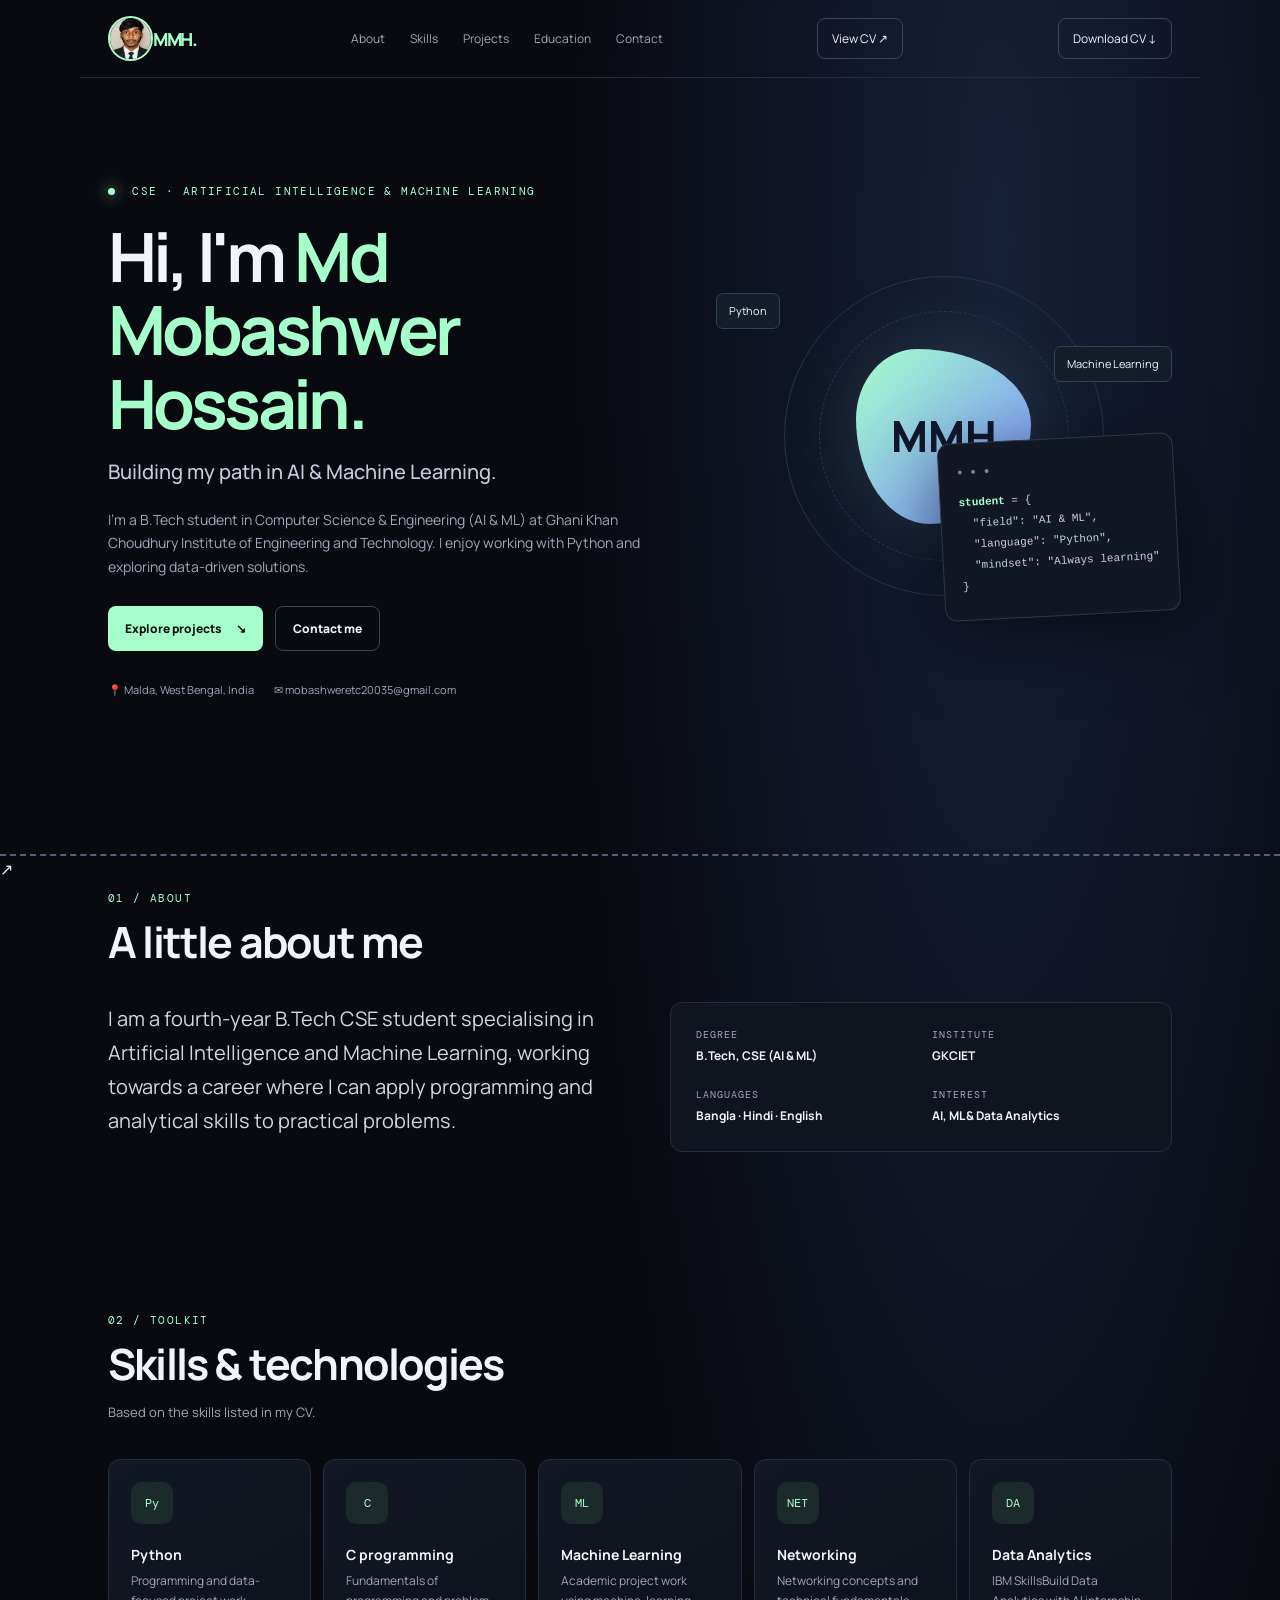
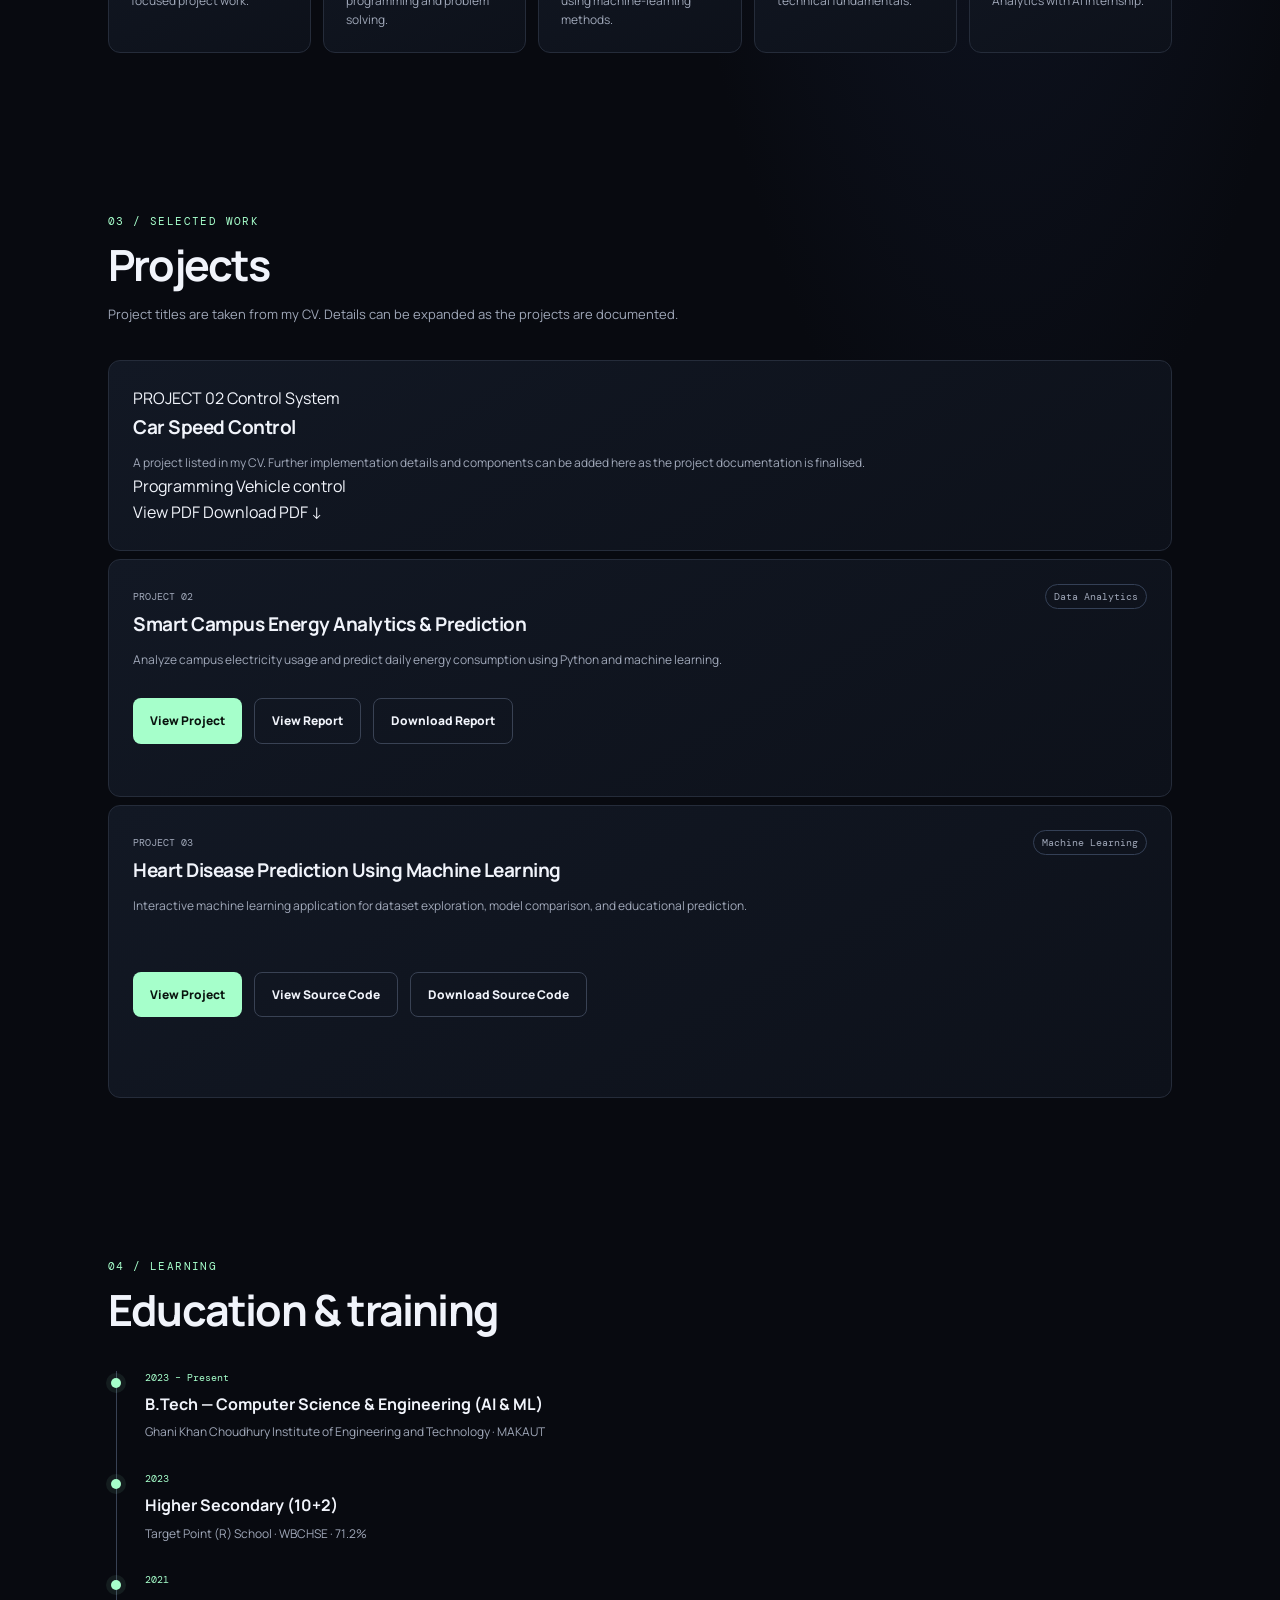
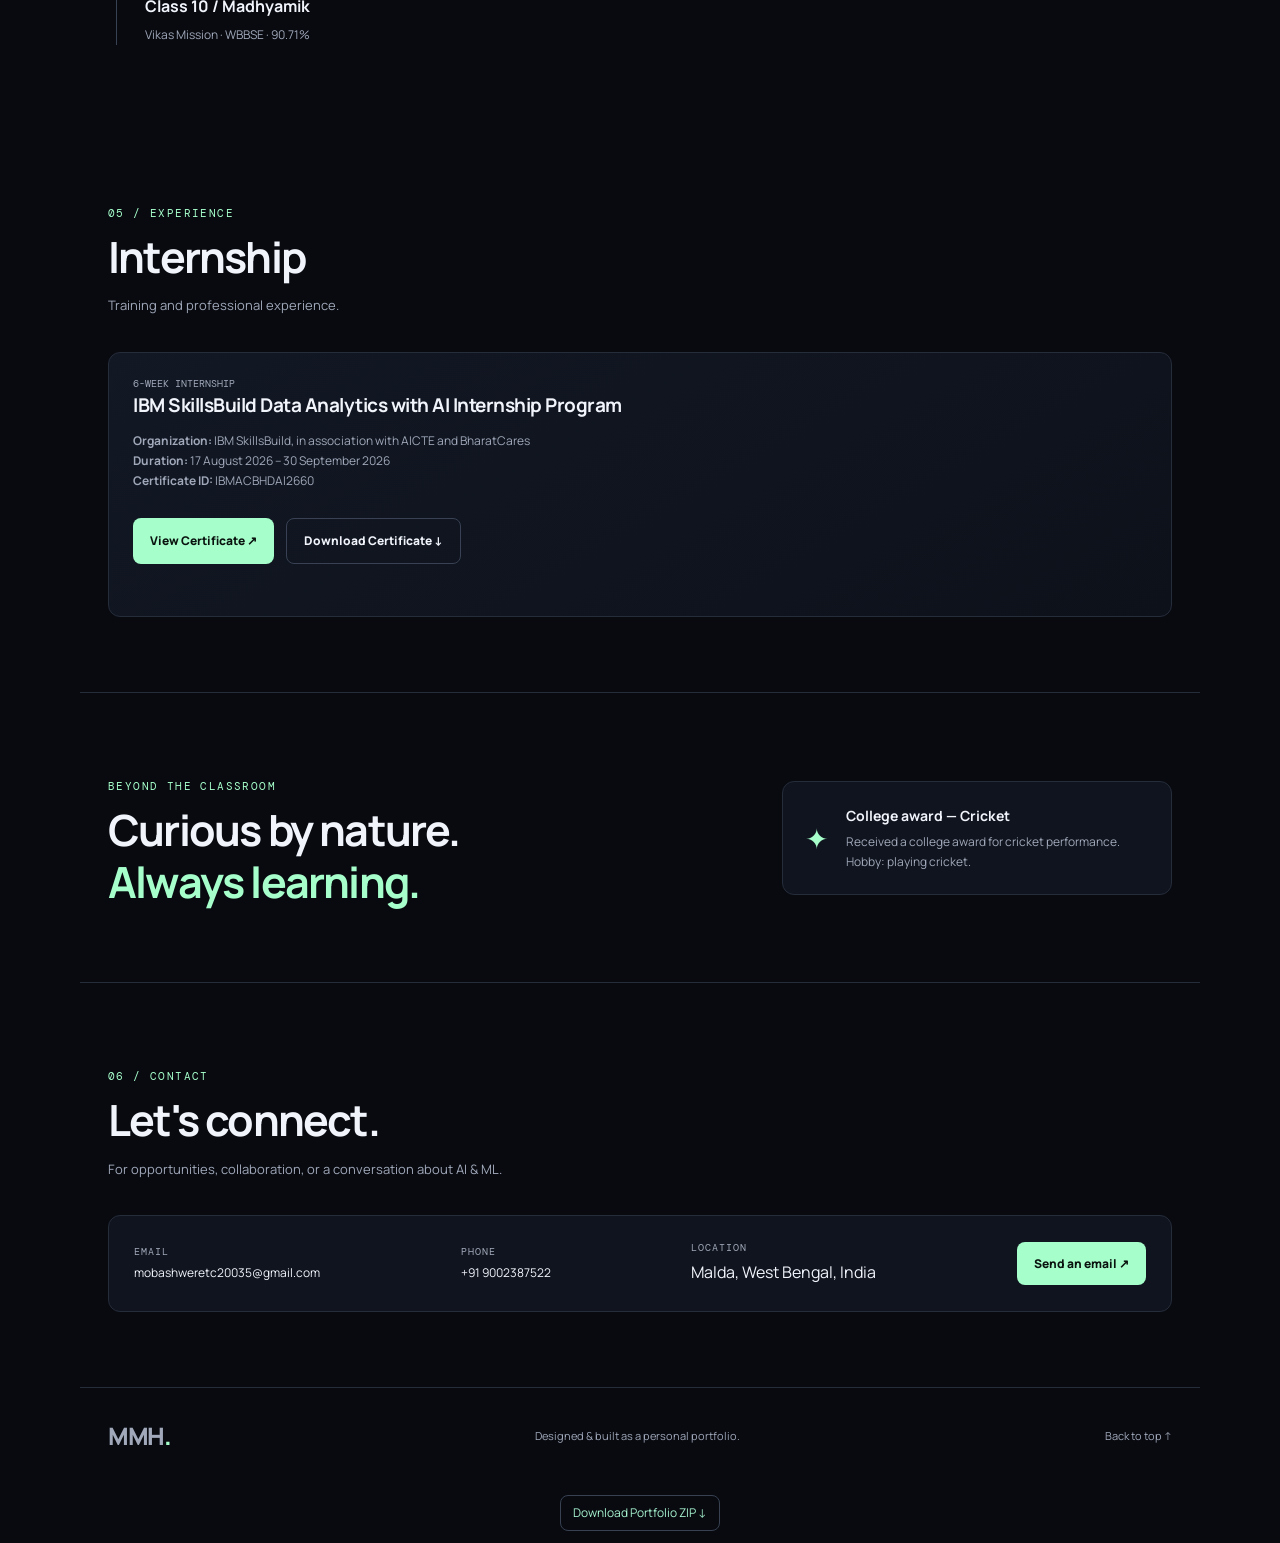
==== index.html @ 095837f9 "Update index.html" ====
<!doctype html>
<html lang="en">
<head>
  <meta charset="utf-8">
  <meta name="viewport" content="width=device-width, initial-scale=1">
  <meta name="description" content="Portfolio of Md Mobashwer Hossain, B.Tech CSE (AI & ML) student.">
  <title>Md Mobashwer Hossain | AI & ML Portfolio</title>
  <link rel="stylesheet" href="style.css">
</head>
<body>
  <header class="topbar">
    <a class="brand" href="#home">
  <img src="assets/cv-photo-1-1.jpeg" alt="My Photo" class="profile-logo">
  <span>MMH.</span>
    </a>
    <nav aria-label="Main navigation">
      <a href="#about">About</a><a href="#skills">Skills</a><a href="#projects">Projects</a><a href="#education">Education</a><a href="#contact">Contact</a>
    </nav>
    
<a class="nav-cta" href="CV.pdf" target="_blank" rel="noopener">
  View CV ↗
</a>
<a class="nav-cta" href="CV.pdf" download>
  Download CV ↓
</a>
    
  </header>
  <main>
    <section class="hero" id="home">
      <div class="hero-copy">
        <p class="eyebrow"><span class="pulse"></span> CSE · ARTIFICIAL INTELLIGENCE & MACHINE LEARNING</p>
        <h1>Hi, I'm <span>Md Mobashwer Hossain.</span></h1>
        <h2>Building my path in AI &amp; Machine Learning.</h2>
        <p class="intro">I'm a B.Tech student in Computer Science &amp; Engineering (AI &amp; ML) at Ghani Khan Choudhury Institute of Engineering and Technology. I enjoy working with Python and exploring data-driven solutions.</p>
        <div class="hero-actions"><a class="button primary" href="#projects">Explore projects <span>↘</span></a><a class="button secondary" href="#contact">Contact me</a></div>
        <div class="hero-meta"><span>📍 Malda, West Bengal, India</span><span>✉ mobashweretc20035@gmail.com</span></div>
      </div>
      <div class="hero-card">
        <div class="orbit orbit-one"></div><div class="orbit orbit-two"></div>
        <div class="avatar" aria-label="Profile initials">MMH</div>
        <div class="code-card"><span class="dots">● ● ●</span><pre><code><b>student</b> = {
  "field": "AI & ML",
  "language": "Python",
  "mindset": "Always learning"
}</code></pre></div>
        <div class="float-tag tag-one">Python</div><div class="float-tag tag-two">Machine Learning</div>
      </div>
    </section>
    <section class="section" id="about">
      <div class="section-head"><p class="eyebrow">01 / ABOUT</p><h2>A little about me</h2></div>
      <div class="about-grid">
        <p class="large-copy">I am a fourth-year B.Tech CSE student specialising in Artificial Intelligence and Machine Learning, working towards a career where I can apply programming and analytical skills to practical problems.</p>
        <div class="info-panel"><div><span class="info-label">Degree</span><strong>B.Tech, CSE (AI &amp; ML)</strong></div><div><span class="info-label">Institute</span><strong>GKCIET</strong></div><div><span class="info-label">Languages</span><strong>Bangla · Hindi · English</strong></div><div><span class="info-label">Interest</span><strong>AI, ML &amp; Data Analytics</strong></div></div>
      </div>
    </section>
    <section class="section" id="skills">
      <div class="section-head"><p class="eyebrow">02 / TOOLKIT</p><h2>Skills &amp; technologies</h2><p class="section-note">Based on the skills listed in my CV.</p></div>
      <div class="skill-grid">
        <article class="skill-card"><span class="skill-icon">Py</span><h3>Python</h3><p>Programming and data-focused project work.</p></article>
        <article class="skill-card"><span class="skill-icon">C</span><h3>C programming</h3><p>Fundamentals of programming and problem solving.</p></article>
        <article class="skill-card"><span class="skill-icon">ML</span><h3>Machine Learning</h3><p>Academic project work using machine-learning methods.</p></article>
        <article class="skill-card"><span class="skill-icon">NET</span><h3>Networking</h3><p>Networking concepts and technical fundamentals.</p></article>
        <article class="skill-card"><span class="skill-icon">DA</span><h3>Data Analytics</h3><p>IBM SkillsBuild Data Analytics with AI internship.</p></article>
      </div>
    </section>
    <section class="section" id="projects">
      <div class="section-head"><p class="eyebrow">03 / SELECTED WORK</p><h2>Projects</h2><p class="section-note">Project titles are taken from my CV. Details can be expanded as the projects are documented.</p></div>
      <div class="project-grid">
</div>
        <article class="project-card">
  <div class="project-meta">
    <span>PROJECT 02</span>
    <span>Control System</span>
  </div>

  <div class="project-visual car-speed-visual">
    <div class="road">
      <span class="speed-arrow">↗</span>
    </div>
  </div>

  <h3>Car Speed Control</h3>

  <p>
    A project listed in my CV. Further
    implementation details and components can be
    added here as the project documentation is
    finalised.
  </p>

  <div class="project-tags">
    <span>Programming</span>
    <span>Vehicle control</span>
  </div>

  <div class="project-buttons">
    <a
      href="car-speed-control-project/Fuzzy_Logic_Car_Speed_Control.pdf"
      target="_blank"
      class="btn"
    >
      View PDF
    </a>

    <a
      href="car-speed-control-project/Fuzzy_Logic_Car_Speed_Control.pdf"
      download
      class="btn"
    >
      Download PDF ↓
    </a>
  </div>
          </article>
        <div style="height: 8px;"></div>
        
  </div>
      
        </article>
     <article class="project-card">
  <div class="project-top">
    <span class="project-number">PROJECT 02</span>
    <span class="project-badge">Data Analytics</span>
  </div>
  <h3>Smart Campus Energy Analytics &amp; Prediction</h3>
  <p>Analyze campus electricity usage and predict daily energy consumption using Python and machine learning.</p>
  <div class="hero-actions">
    <a class="button primary" href="https://smart-campus-energy-analytics.streamlit.app" target="_blank" rel="noopener">View Project</a>
    

<a class="button secondary" href="smart-campus-project/Smart_Campus_Project_Report.pdf" target="_blank" rel="noopener">View Report</a>

<a class="button secondary" href="smart-campus-project/Smart_Campus_Project_Report.pdf" download>Download Report</a>
    
    
  </div>
     </article>
        <div style="height: 8px;"></div>
        
  </div>
      
<article class="project-card">
  <div class="project-top">
    <span class="project-number">PROJECT 03</span>
    <span class="project-badge">Machine Learning</span>
  </div>
  <h3>Heart Disease Prediction Using Machine Learning</h3>
  <p>Interactive machine learning application for dataset exploration, model comparison, and educational prediction.</p>
  <div class="hero-actions">
    

<div class="hero-actions">
  <a class="button primary"
     href="https://mdmobashwer-portfolio-7gtfse5k2z9ckjbvqbgyhs.streamlit.app/"
     target="_blank" rel="noopener">
    View Project
  </a>

  <a class="button secondary"
     href="https://github.com/Mobashwer7047/mdmobashwer-portfolio/tree/main/heart-disease-project"
     target="_blank" rel="noopener">
    View Source Code
  </a>

  
<a class="button secondary"
   href="heart-disease-project/heart_disease_source_code.pdf"
   download>Download Source Code</a>
  </div>
    
    
  </div>
</article>
      
    </section>
    <section class="section" id="education">
      <div class="section-head"><p class="eyebrow">04 / LEARNING</p><h2>Education &amp; training</h2></div>
      <div class="timeline">
        <article class="timeline-item"><span class="timeline-dot"></span><p class="timeline-date">2023 – Present</p><h3>B.Tech — Computer Science &amp; Engineering (AI &amp; ML)</h3><p>Ghani Khan Choudhury Institute of Engineering and Technology · MAKAUT</p></article>
        
        <article class="timeline-item"><span class="timeline-dot"></span><p class="timeline-date">2023</p><h3>Higher Secondary (10+2)</h3><p>Target Point (R) School · WBCHSE · 71.2%</p></article>
        <article class="timeline-item"><span class="timeline-dot"></span><p class="timeline-date">2021</p><h3>Class 10 / Madhyamik</h3><p>Vikas Mission · WBBSE · 90.71%</p></article>
      </div>
    </section>
    <section class="section" id="internship">
  <div class="section-head">
    <p class="eyebrow">05 / EXPERIENCE</p>
    <h2>Internship</h2>
    <p class="section-note">Training and professional experience.</p>
  </div>

  <article class="project-card">
    <div class="project-top">
      <span class="project-number">6-WEEK INTERNSHIP</span>
    </div>

    <h3>IBM SkillsBuild Data Analytics with AI Internship Program</h3>

    <p><strong>Organization:</strong> IBM SkillsBuild, in association with AICTE and BharatCares</p>

    <p><strong>Duration:</strong> 17 August 2026 – 30 September 2026</p>

    <p><strong>Certificate ID:</strong> IBMACBHDAI2660</p>

    <div class="hero-actions">
      <a class="button primary" href="internship-certificate.pdf" target="_blank" rel="noopener">View Certificate ↗</a>
      <a class="button secondary" href="internship-certificate.pdf" download>Download Certificate ↓</a>
    </div>
  </article>
    </section>
    <section class="section achievement">
      <div><p class="eyebrow">BEYOND THE CLASSROOM</p><h2>Curious by nature.<br><span>Always learning.</span></h2></div>
      <div class="achievement-card"><span class="trophy">✦</span><div><h3>College award — Cricket</h3><p>Received a college award for cricket performance. Hobby: playing cricket.</p></div></div>
    </section>
    <section class="section contact-section" id="contact">
      <div class="section-head"><p class="eyebrow">06 / CONTACT</p><h2>Let's connect.</h2><p class="section-note">For opportunities, collaboration, or a conversation about AI &amp; ML.</p></div>
      <div class="contact-card"><div><span class="info-label">Email</span><a href="mailto:mobashweretc20035@gmail.com">mobashweretc20035@gmail.com</a></div><div><span class="info-label">Phone</span><a href="tel:+919002387522">+91 9002387522</a></div><div><span class="info-label">Location</span><span>Malda, West Bengal, India</span></div><a class="button primary" href="mailto:mobashweretc20035@gmail.com">Send an email ↗</a></div>
    </section>
  </main>
  <footer><a class="brand" href="#home">MMH<span>.</span></a><p>Designed &amp; built as a personal portfolio.</p><a href="#home">Back to top ↑</a></footer>
  <script src="script.js"></script>
  
<div style="text-align:center; padding:12px 0; font-size:12px;">
  <a href="https://github.com/Mobashwer7047/mdmobashwer-portfolio/archive/refs/heads/main.zip"
     style="color:#a7f3d0; text-decoration:none; border:1px solid #374151; border-radius:8px; padding:7px 12px; display:inline-block;">
    Download Portfolio ZIP ↓
  </a>
</div>
  
</body>
</html>
---- style.css ----
@import url('https://fonts.googleapis.com/css2?family=DM+Mono:wght@400;500&family=Manrope:wght@400;500;600;700;800&display=swap');
:root{--bg:#080a10;--panel:#10141e;--panel2:#151b27;--text:#f1f4fb;--muted:#a0a8b9;--line:#252c3a;--accent:#a6ffcb;--accent2:#8d9cff;--max:1120px}
*{box-sizing:border-box}html{scroll-behavior:smooth;scroll-padding-top:90px}body{margin:0;background:radial-gradient(ellipse at 78% 5%,#172039 0,transparent 30%),var(--bg);color:var(--text);font-family:Manrope,Arial,sans-serif;line-height:1.65}a{color:inherit;text-decoration:none}.topbar{height:78px;max-width:var(--max);margin:auto;padding:0 28px;display:flex;align-items:center;justify-content:space-between;border-bottom:1px solid var(--line)}.brand{font-weight:800;font-size:24px;letter-spacing:-1.5px}.brand span{color:var(--accent)}nav{display:flex;gap:25px;color:var(--muted);font-size:12px}nav a:hover,footer a:hover{color:var(--accent)}.nav-cta{border:1px solid #3b4557;border-radius:8px;padding:10px 14px;font-size:12px}.hero{max-width:var(--max);margin:auto;padding:95px 28px 105px;display:grid;grid-template-columns:1.1fr .9fr;align-items:center;gap:50px;min-height:610px}.eyebrow{font:11px 'DM Mono',monospace;letter-spacing:1.4px;color:var(--accent);text-transform:uppercase}.pulse{display:inline-block;width:7px;height:7px;background:var(--accent);border-radius:50%;margin-right:9px;box-shadow:0 0 15px var(--accent)}h1{font-size:clamp(42px,6vw,68px);line-height:1.08;letter-spacing:-3.6px;margin:22px 0 15px}h1 span,.achievement h2 span{color:var(--accent)}.hero h2{font-size:20px;color:#c5ccda;font-weight:500;margin:0 0 20px}.intro{max-width:560px;color:var(--muted);font-size:14px}.hero-actions{display:flex;gap:12px;margin:28px 0}.button{display:inline-flex;align-items:center;gap:14px;border-radius:8px;padding:12px 17px;font-size:12px;font-weight:800;transition:transform .2s}.button:hover{transform:translateY(-2px)}.primary{background:var(--accent);color:#09120e}.secondary{border:1px solid #394254}.hero-meta{display:flex;gap:20px;flex-wrap:wrap;font-size:11px;color:var(--muted);margin-top:30px}.hero-card{height:390px;position:relative;display:grid;place-items:center;isolation:isolate}.orbit{position:absolute;border:1px solid #28334a;border-radius:50%;aspect-ratio:1;z-index:-1}.orbit-one{width:320px}.orbit-two{width:250px;border-style:dashed;animation:spin 30s linear infinite}.avatar{width:175px;height:175px;border-radius:35% 65% 58% 42% / 40% 43% 57% 60%;display:grid;place-items:center;background:linear-gradient(135deg,#a6ffcb,#7788ff);color:#11182b;font-size:43px;font-weight:800;box-shadow:0 0 80px #a6ffcb20}.code-card{position:absolute;bottom:15px;right:-5px;background:#111723;border:1px solid #2d3748;border-radius:12px;padding:12px 18px;box-shadow:0 20px 70px #0008;transform:rotate(-3deg)}.dots{color:#7885a0;font-size:9px;letter-spacing:3px}.code-card pre{font:11px/1.8 'DM Mono',monospace;color:#c5d2e8}.code-card b{color:var(--accent)}.float-tag{position:absolute;background:#151d2b;border:1px solid #344056;padding:8px 12px;border-radius:7px;font-size:11px}.tag-one{top:52px;left:0}.tag-two{top:105px;right:0}.section{max-width:var(--max);margin:auto;padding:75px 28px}.section-head{margin-bottom:35px}.section-head h2,.achievement h2{font-size:clamp(30px,4vw,43px);letter-spacing:-1.8px;line-height:1.2;margin:8px 0}.section-note{font-size:13px;color:var(--muted)}.about-grid{display:grid;grid-template-columns:1fr 1fr;gap:60px}.large-copy{font-size:20px;line-height:1.7;color:#d1d7e3;margin:0}.info-panel{display:grid;grid-template-columns:1fr 1fr;gap:22px;padding:25px;background:var(--panel);border:1px solid var(--line);border-radius:12px}.info-panel div,.contact-card div{display:flex;flex-direction:column;gap:5px}.info-label{font:10px 'DM Mono',monospace;color:var(--muted);text-transform:uppercase;letter-spacing:1px}.info-panel strong{font-size:12px}.skill-grid{display:grid;grid-template-columns:repeat(5,1fr);gap:12px}.skill-card,.project-card{background:linear-gradient(150deg,#121824,#0d111a);border:1px solid var(--line);border-radius:12px;padding:22px}.skill-icon{display:grid;place-items:center;width:42px;height:42px;background:#1c2a2b;color:var(--accent);border-radius:10px;font:12px 'DM Mono',monospace}.skill-card h3{font-size:14px;margin:19px 0 5px}.skill-card p,.project-card p,.timeline-item p,.achievement-card p{font-size:12px;color:var(--muted);margin:0}.project-grid{display:grid;grid-template-columns:1fr 1fr;gap:18px}.project-card{padding:24px;overflow:hidden}.project-top{display:flex;justify-content:space-between;align-items:center;font:10px 'DM Mono',monospace;color:var(--muted)}.project-badge{border:1px solid #344056;padding:5px 8px;border-radius:20px}.project-art{height:145px;margin:22px 0;background:#111b25;border:1px solid #263245;border-radius:8px;position:relative;overflow:hidden;display:grid;place-items:center}.heart-art{background:radial-gradient(ellipse,#342339,#101722 70%)}.heart{font-size:90px;color:#ff789e;line-height:1;text-shadow:0 0 40px #ff789e55}.chart-line{position:absolute;width:100%;height:2px;background:var(--accent);transform:rotate(-8deg);opacity:.7}.car-art{background:linear-gradient(#152234,#0e141e);font-size:55px;color:var(--accent2)}.road{position:absolute;bottom:18px;left:0;right:0;border-top:2px dashed #55617a}.project-card h3{font-size:19px;letter-spacing:-.5px;margin:0 0 10px}.tags{display:flex;gap:7px;flex-wrap:wrap;margin-top:18px}.tags span{background:#1b2331;border-radius:5px;padding:5px 8px;color:#bfc9db;font-size:10px}.timeline{border-left:1px solid #384254;margin-left:8px;padding-left:28px;display:grid;gap:30px}.timeline-item{position:relative}.timeline-dot{position:absolute;left:-34px;top:7px;width:10px;height:10px;background:var(--accent);border-radius:50%;box-shadow:0 0 0 5px #a6ffcb14}.timeline-date{font:10px 'DM Mono',monospace!important;color:var(--accent)!important;margin-bottom:7px!important}.timeline-item h3{font-size:16px;margin:0 0 5px}.achievement{border-top:1px solid var(--line);border-bottom:1px solid var(--line);display:flex;justify-content:space-between;align-items:center;gap:35px}.achievement h2{margin-bottom:0}.achievement-card{display:flex;gap:18px;align-items:center;background:var(--panel);border:1px solid var(--line);border-radius:12px;padding:22px;max-width:390px}.achievement-card h3{font-size:14px;margin:0 0 5px}.trophy{font-size:28px;color:var(--accent)}.contact-card{display:flex;align-items:center;justify-content:space-between;gap:20px;flex-wrap:wrap;background:var(--panel);border:1px solid var(--line);border-radius:12px;padding:25px}.contact-card a:not(.button){font-size:12px}.contact-card a:not(.button):hover{color:var(--accent)}footer{max-width:var(--max);margin:auto;padding:28px;display:flex;align-items:center;justify-content:space-between;color:var(--muted);font-size:11px;border-top:1px solid var(--line)}footer p{margin:0}@keyframes spin{to{transform:rotate(360deg)}}@media(max-width:800px){.topbar{height:auto;min-height:70px;flex-wrap:wrap;gap:12px;padding:15px 20px}nav{order:3;width:100%;overflow-x:auto;gap:20px;padding:7px 0}.hero{grid-template-columns:1fr;padding:65px 22px 55px;gap:5px}.hero-card{height:330px}.code-card{right:0}.section{padding:55px 22px}.about-grid{grid-template-columns:1fr;gap:25px}.skill-grid{grid-template-columns:repeat(2,1fr)}.project-grid{grid-template-columns:1fr}.achievement{align-items:flex-start;flex-direction:column}.contact-card{align-items:flex-start;flex-direction:column}footer{gap:12px;flex-wrap:wrap}}@media(max-width:420px){h1{letter-spacing:-2px}.nav-cta{padding:8px}.skill-grid{grid-template-columns:1fr 1fr}.hero-meta{flex-direction:column;gap:8px}.info-panel{gap:18px;padding:18px}}
.brand {
  display: flex;
  align-items: center;
}

.profile-logo {
  width: 45px;
  height: 45px;
  border-radius: 50%;
  object-fit: cover;
  display: block;
  border: 2px solid #a6ffcb;
}
header.topbar a.brand span {
  font-size: 18px !important;
  display: inline-block !important;
  line-height: 1 !important;
}
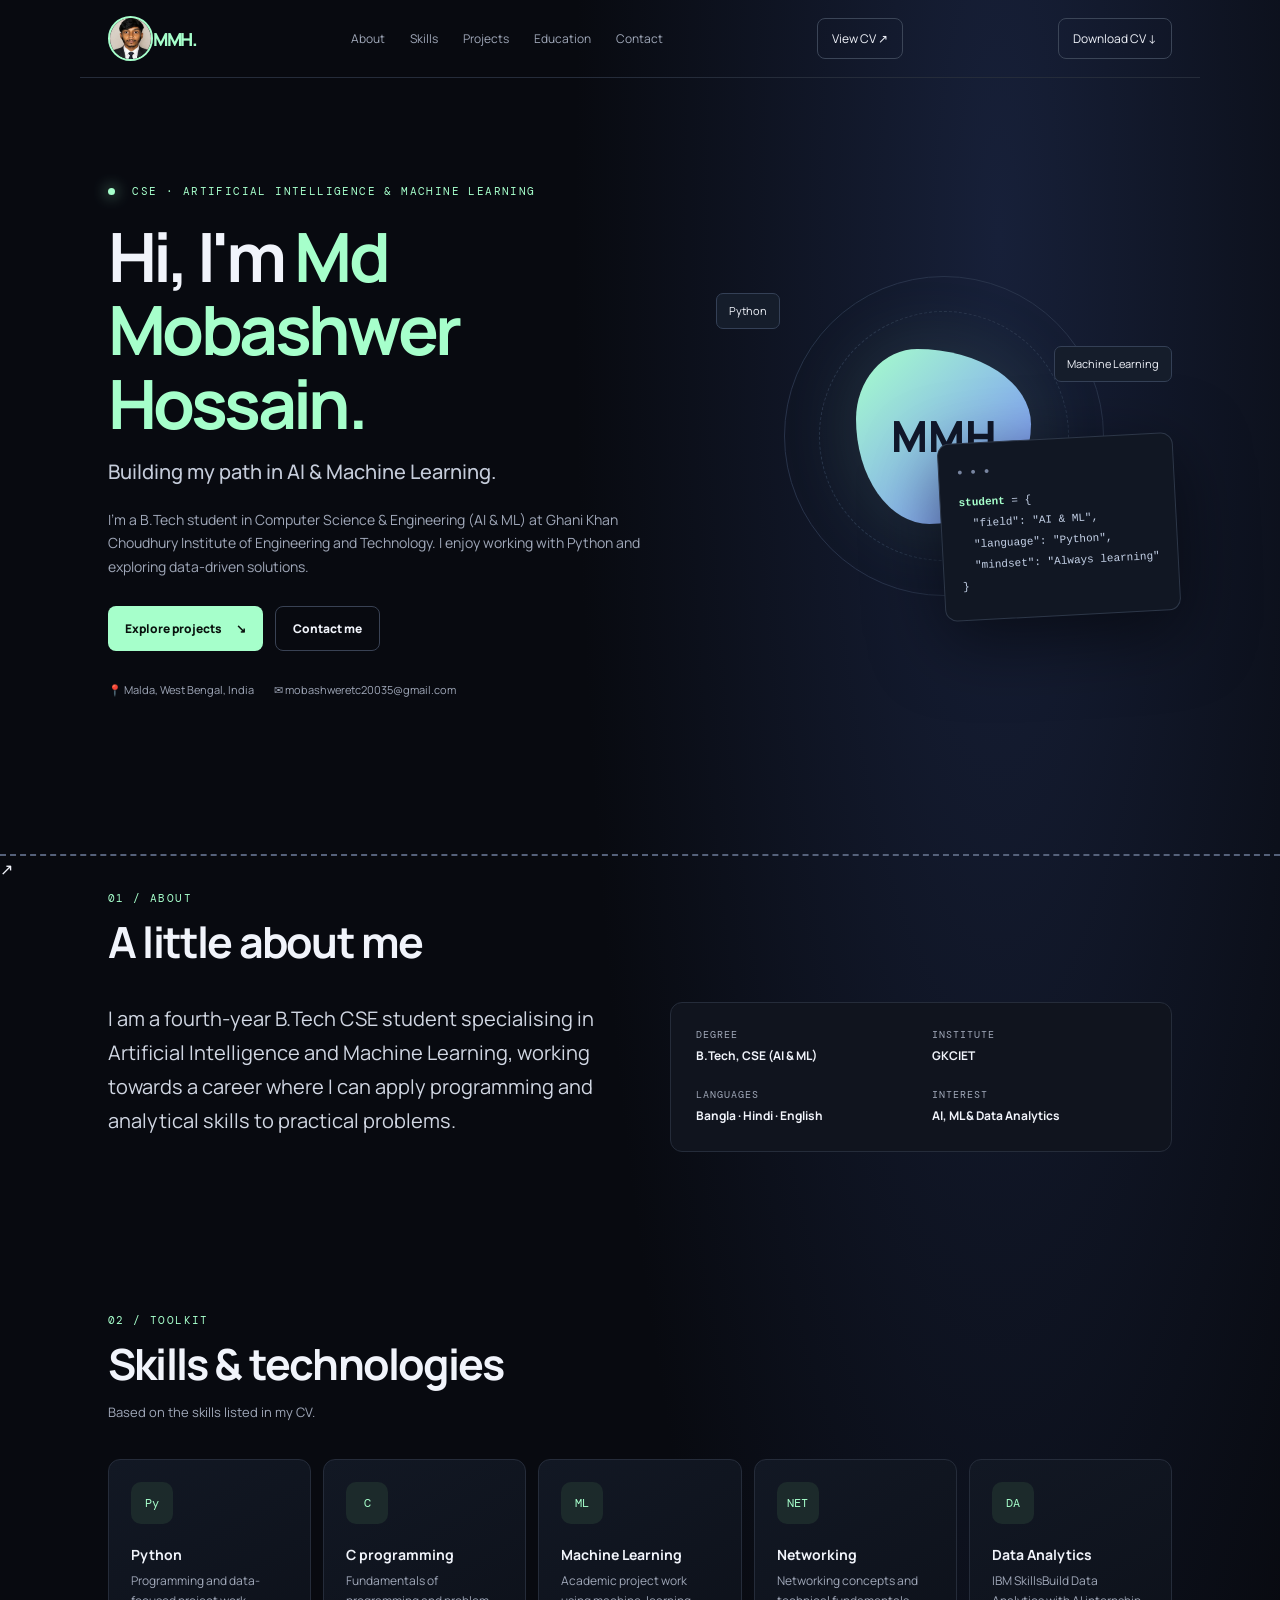
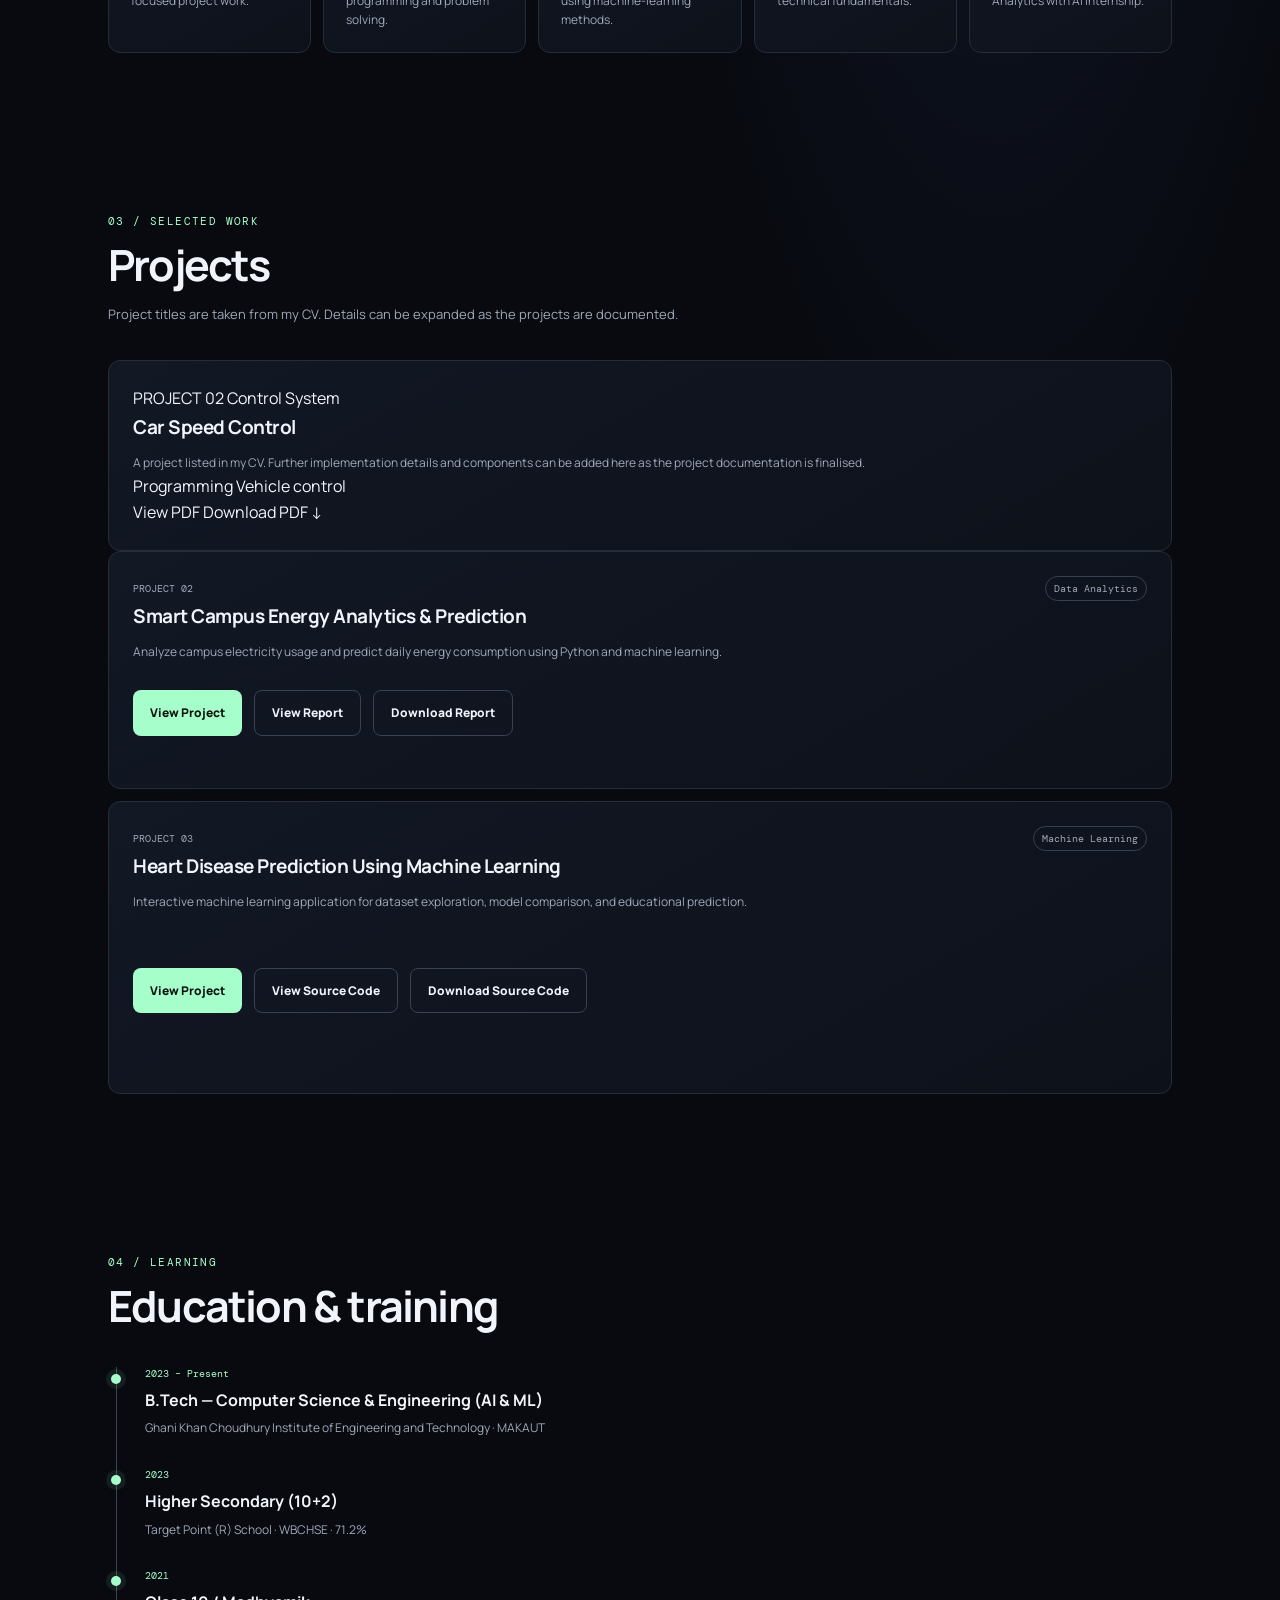
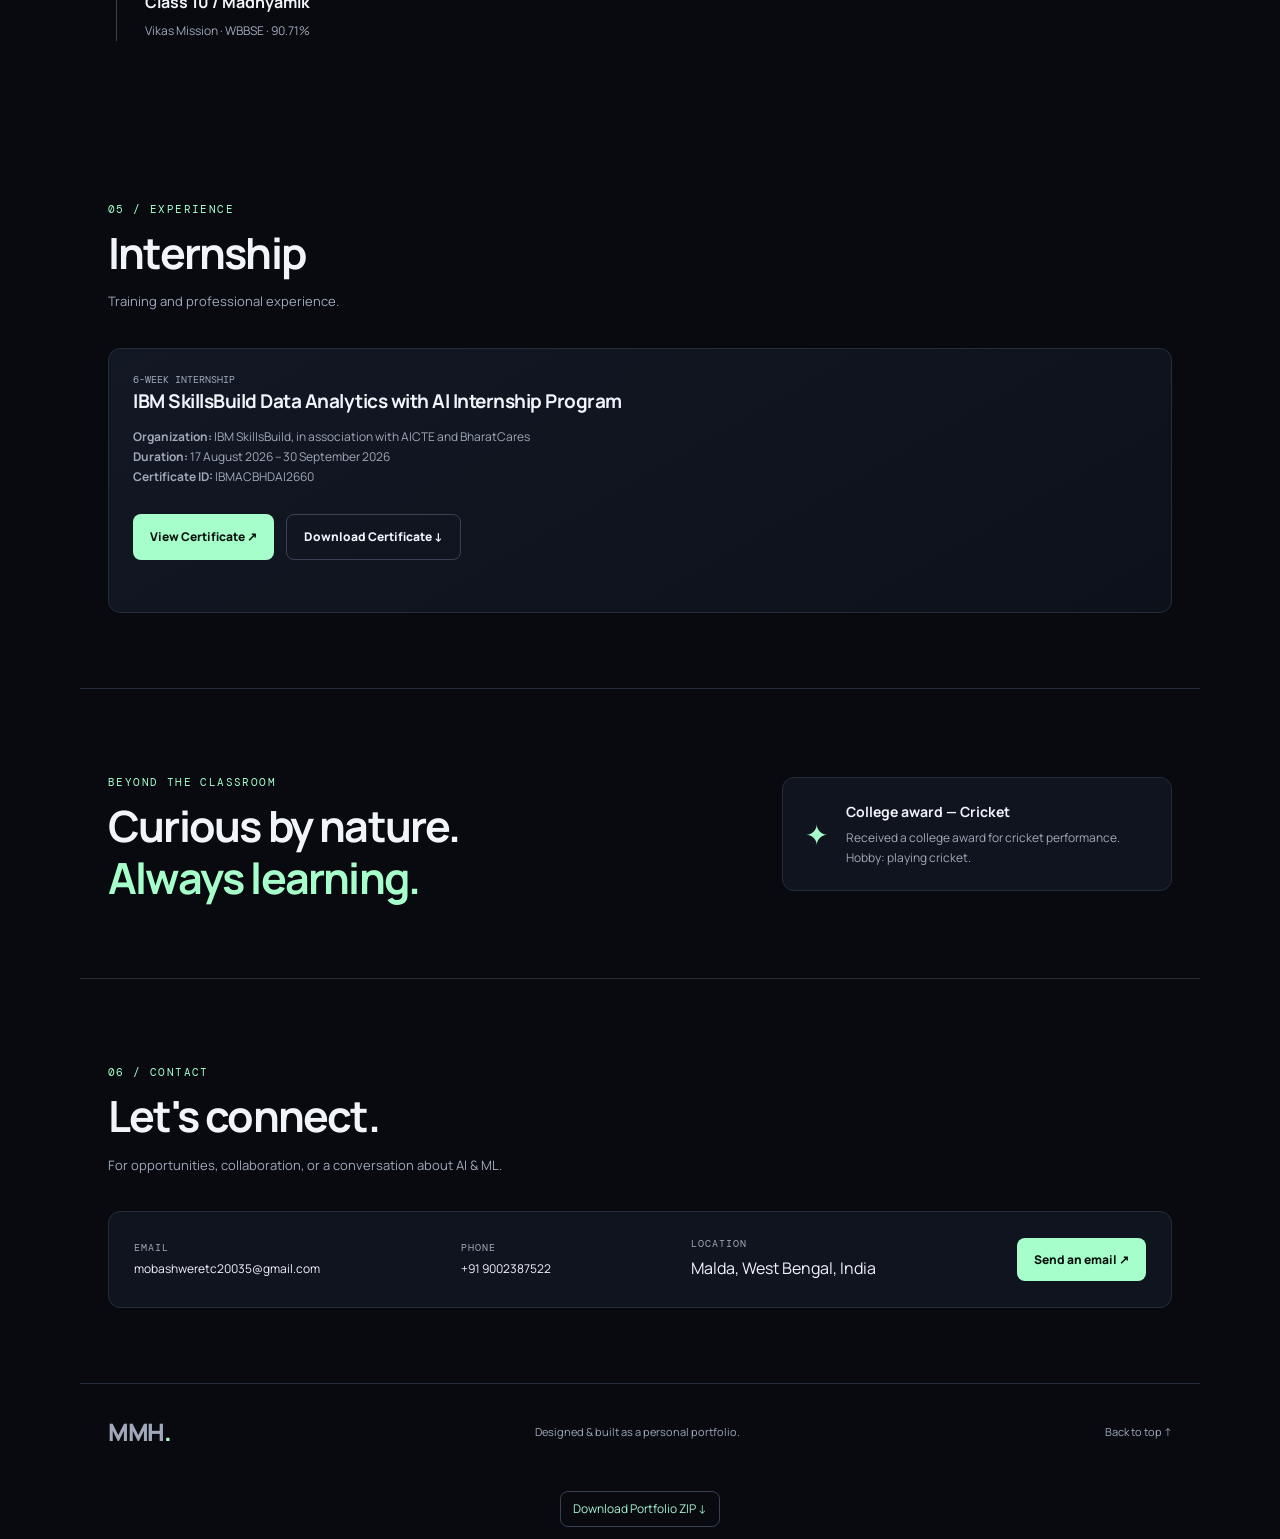
==== commit 2ea87d6c: "Update index.html" ====
--- a/index.html
+++ b/index.html
@@ -111,7 +111,7 @@
     </a>
   </div>
           </article>
-        <div style="height: 8px;"></div>
+        <div style="height: 12x;"></div>
         
   </div>
       
@@ -134,7 +134,7 @@
     
   </div>
      </article>
-        <div style="height: 8px;"></div>
+        <div style="height: 12px;"></div>
         
   </div>
       
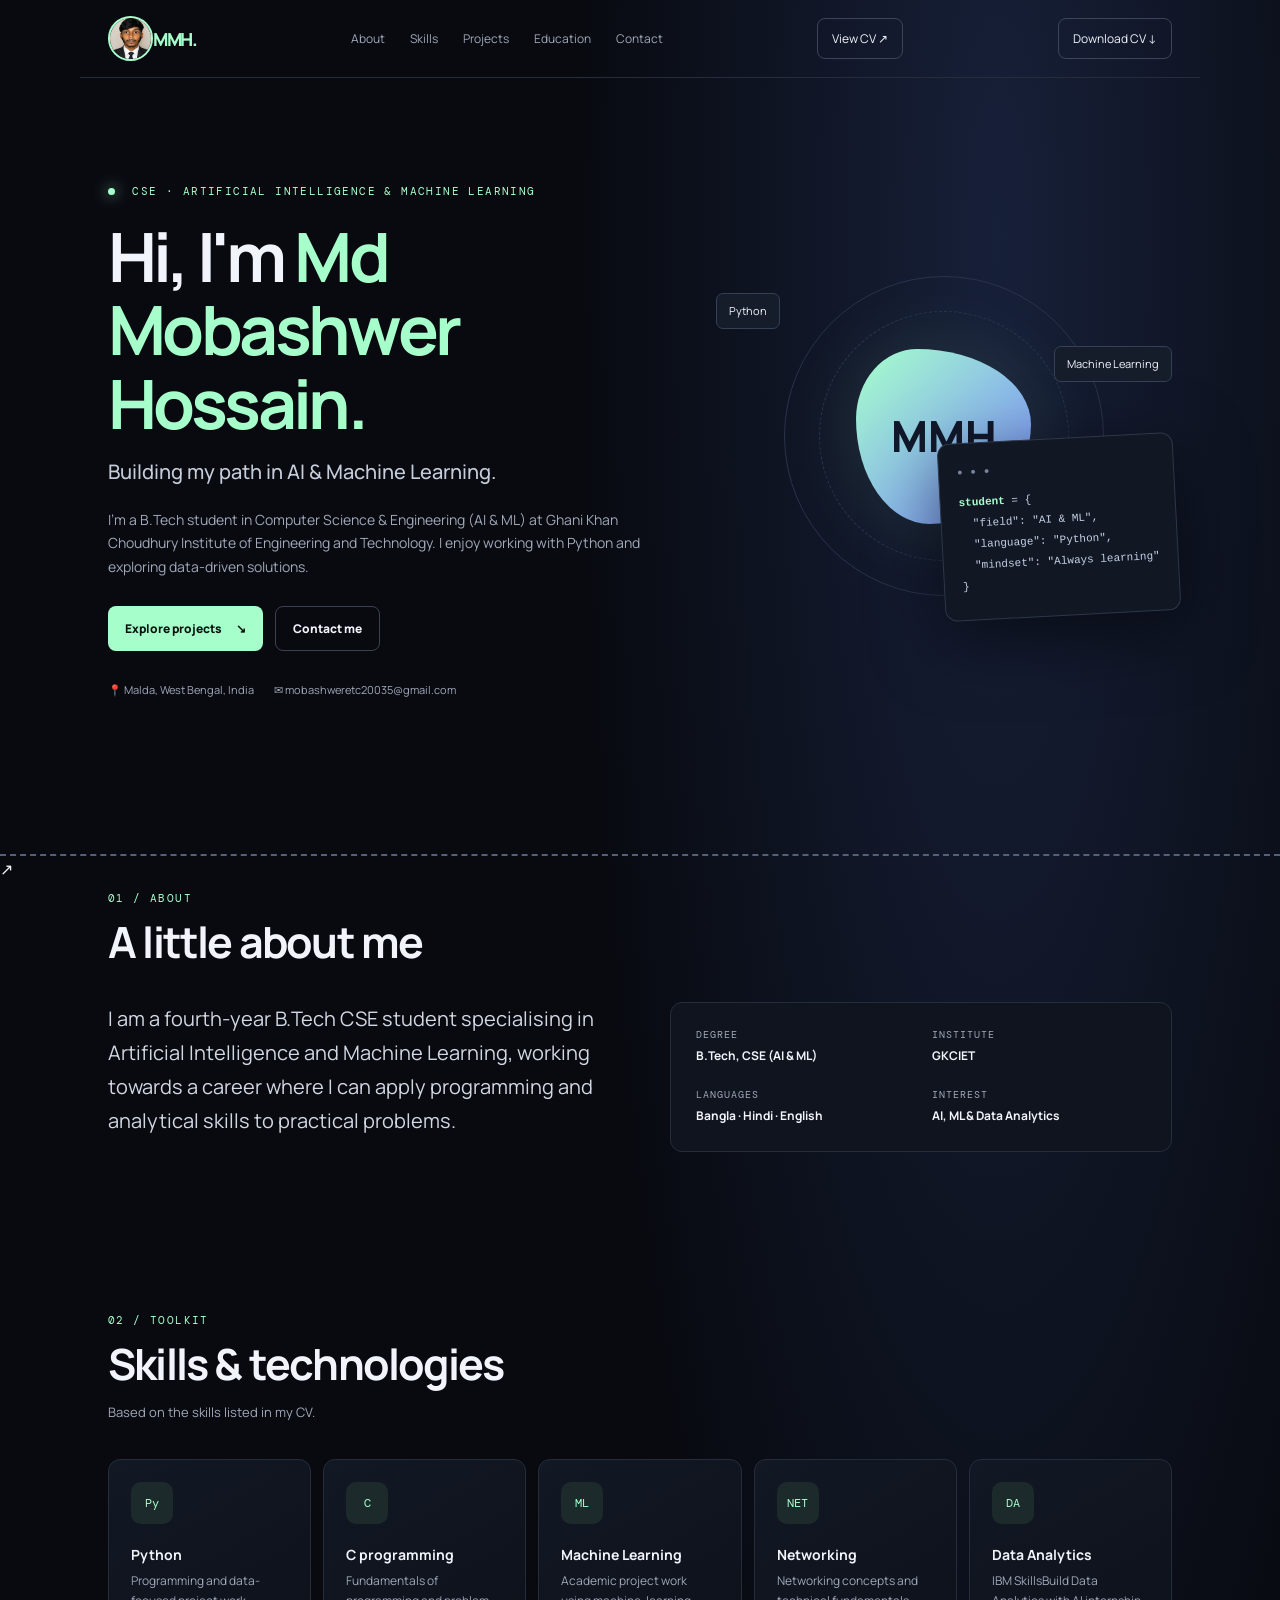
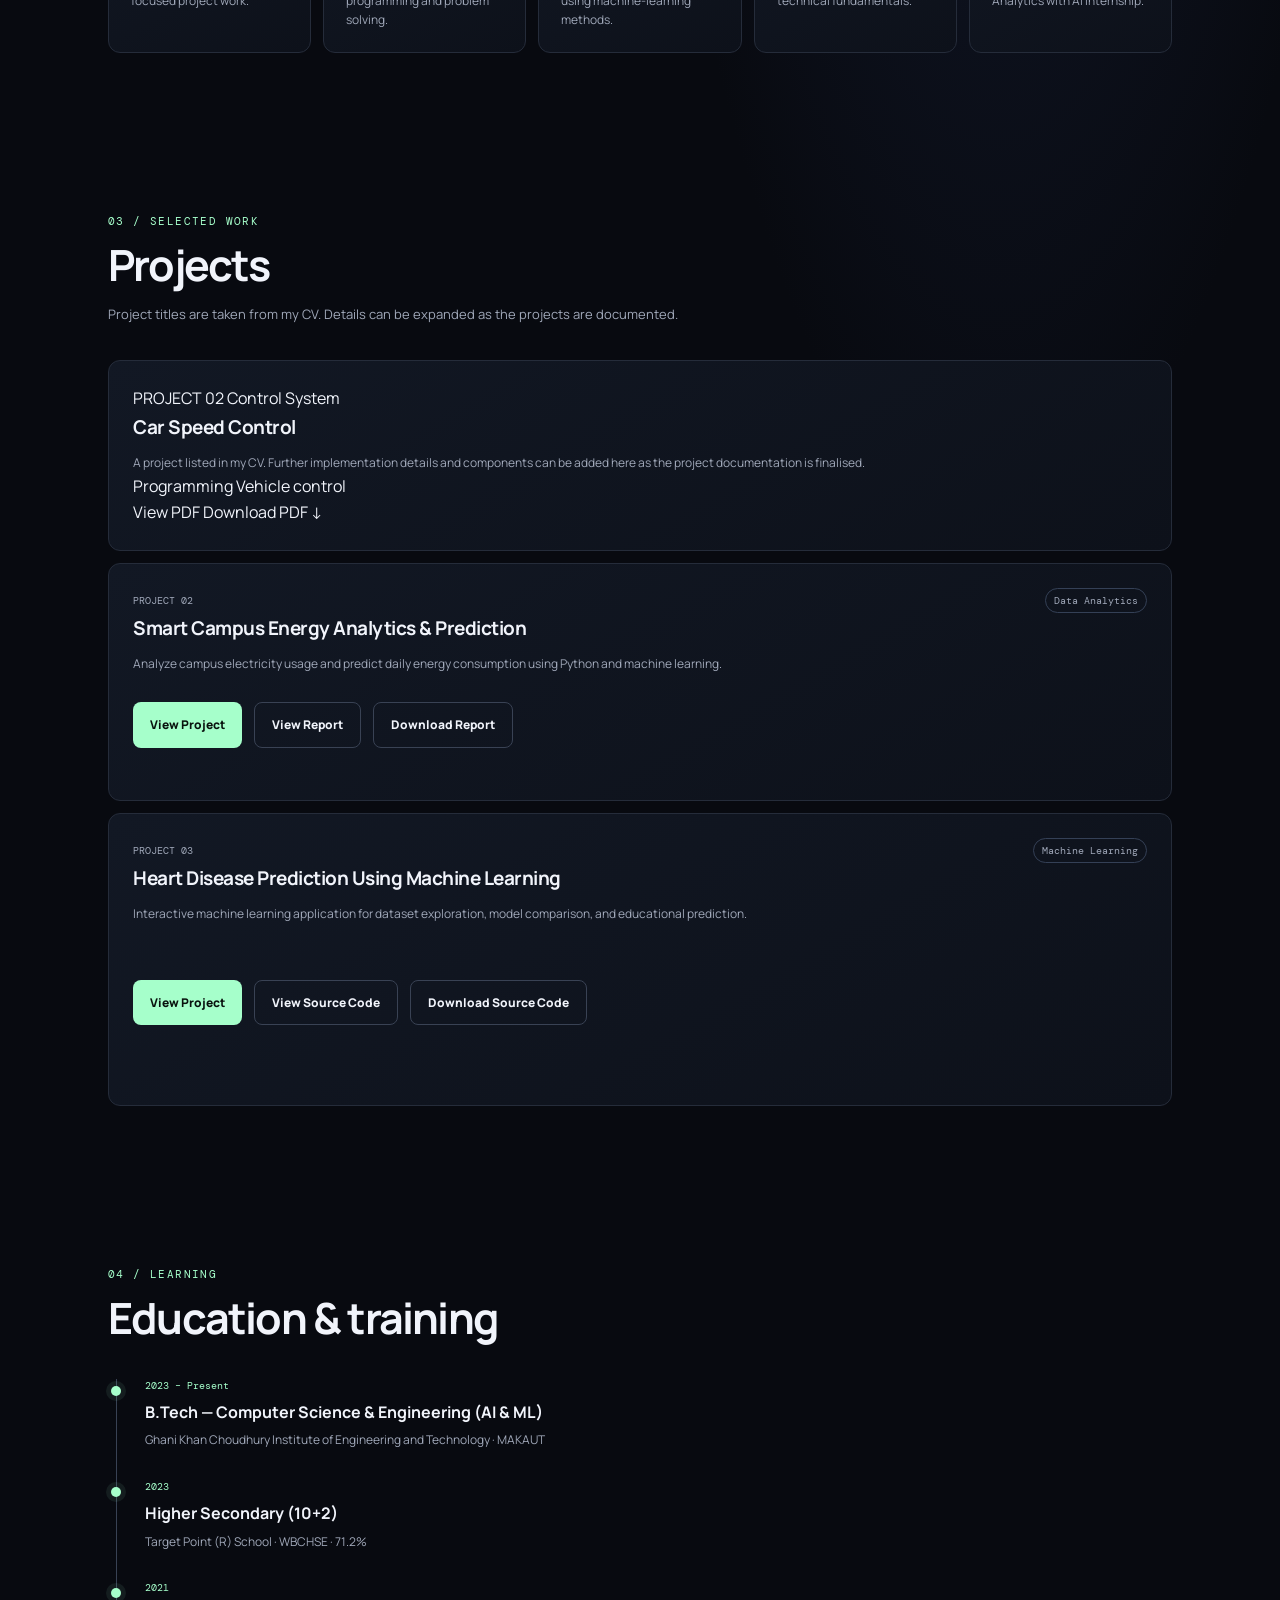
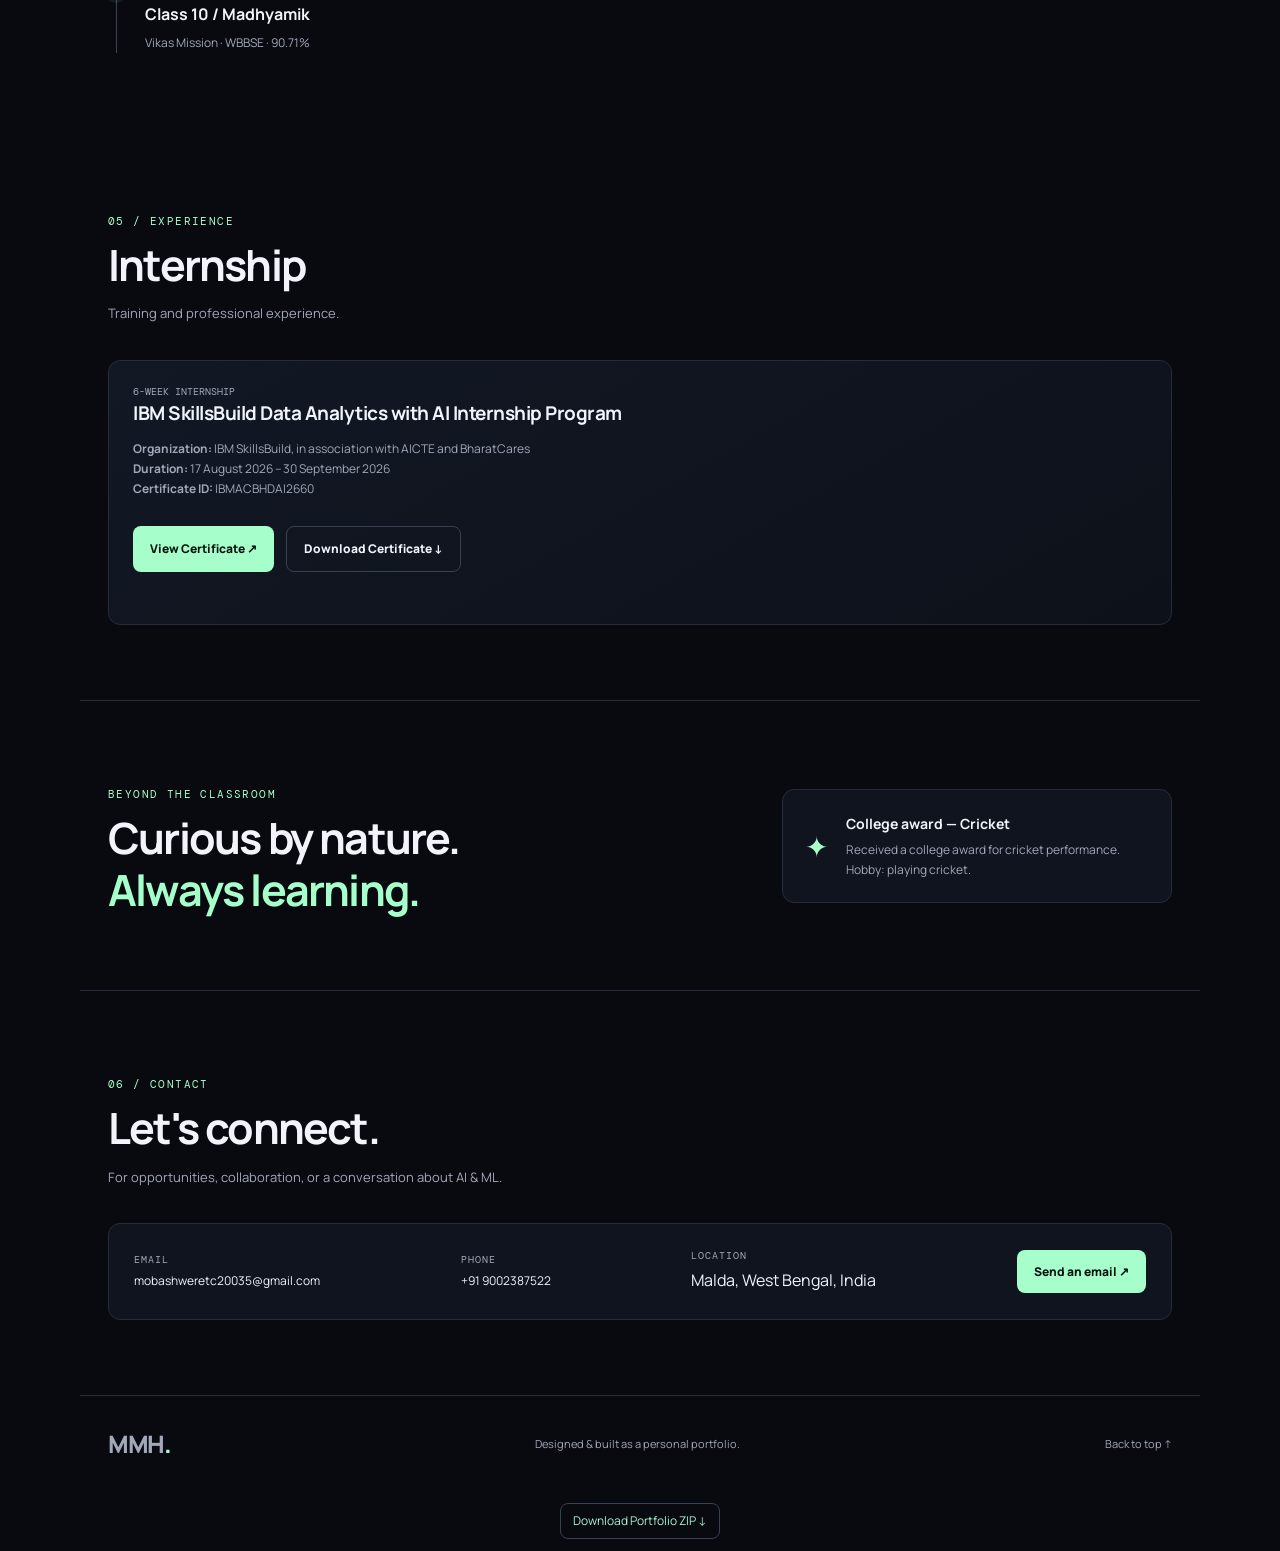
==== commit b919254b: "Update index.html" ====
--- a/index.html
+++ b/index.html
@@ -111,7 +111,7 @@
     </a>
   </div>
           </article>
-        <div style="height: 12x;"></div>
+        <div style="height: 12px;"></div>
         
   </div>
       
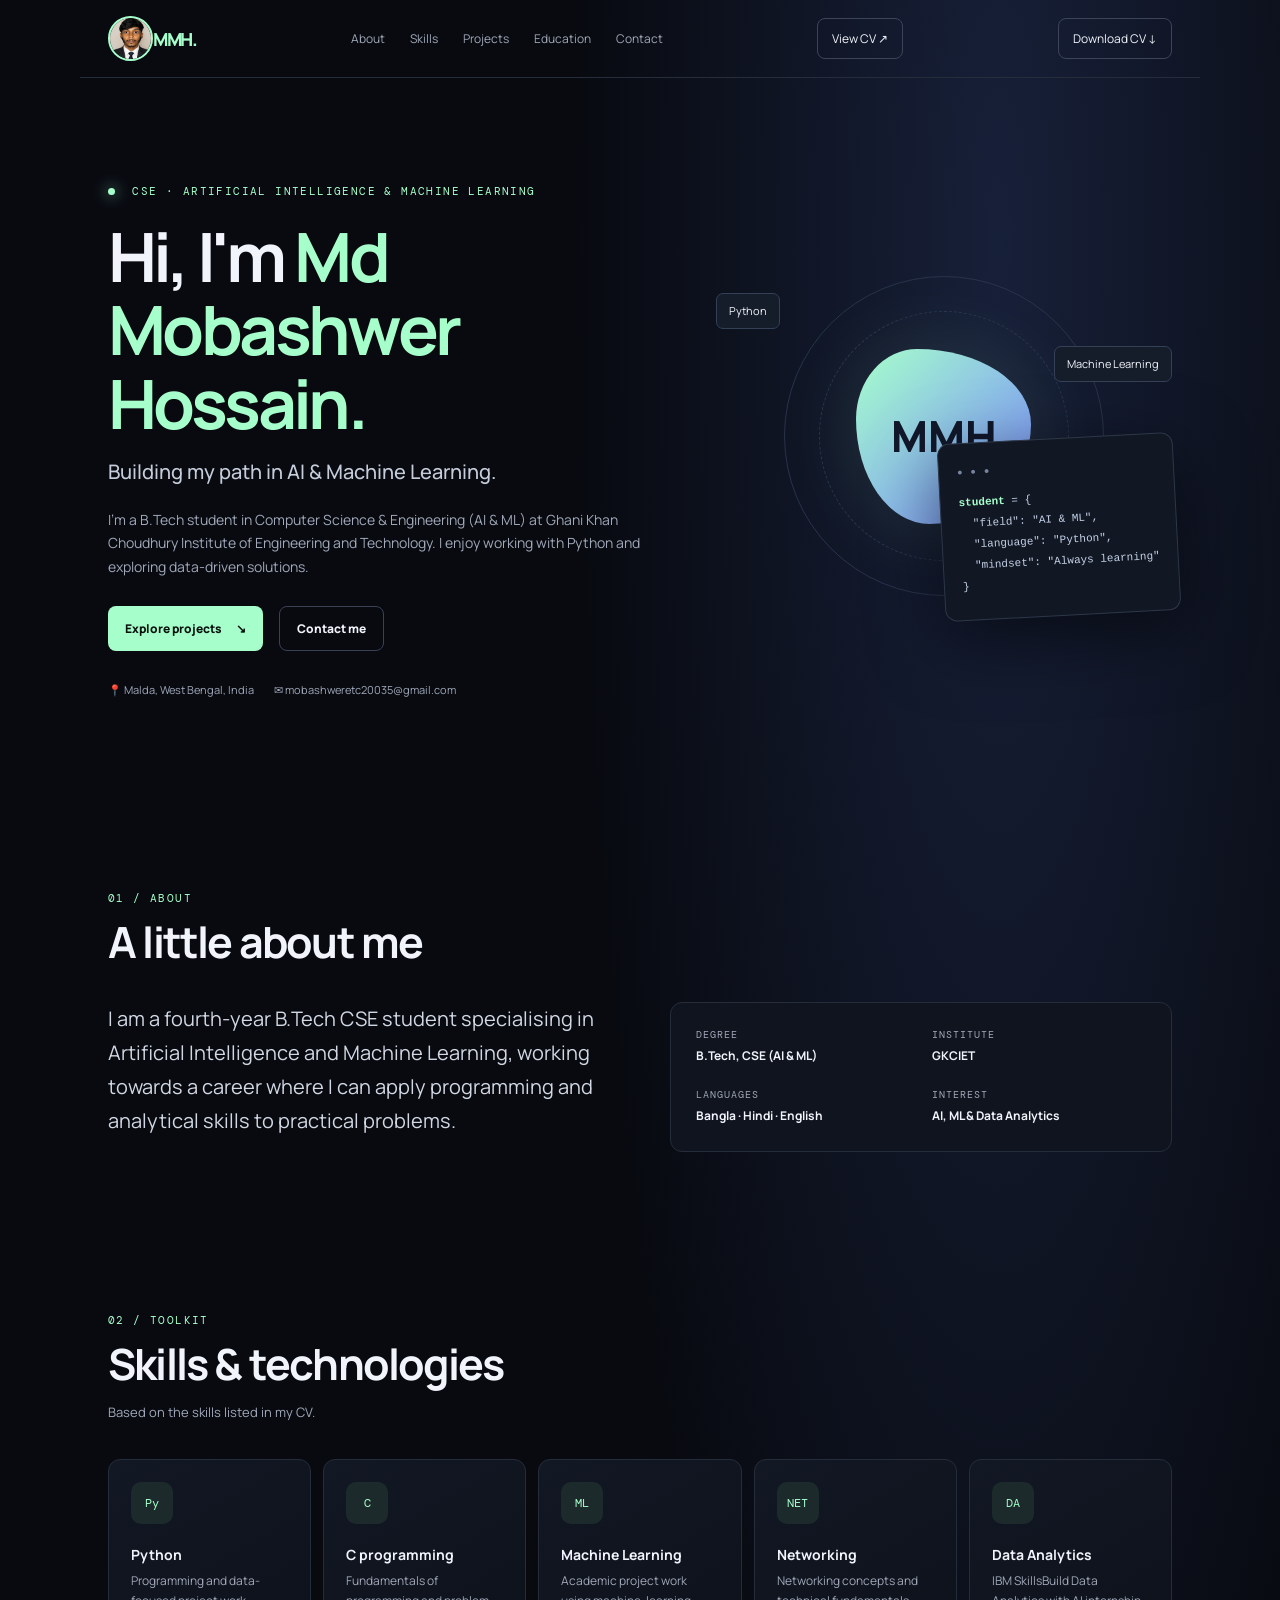
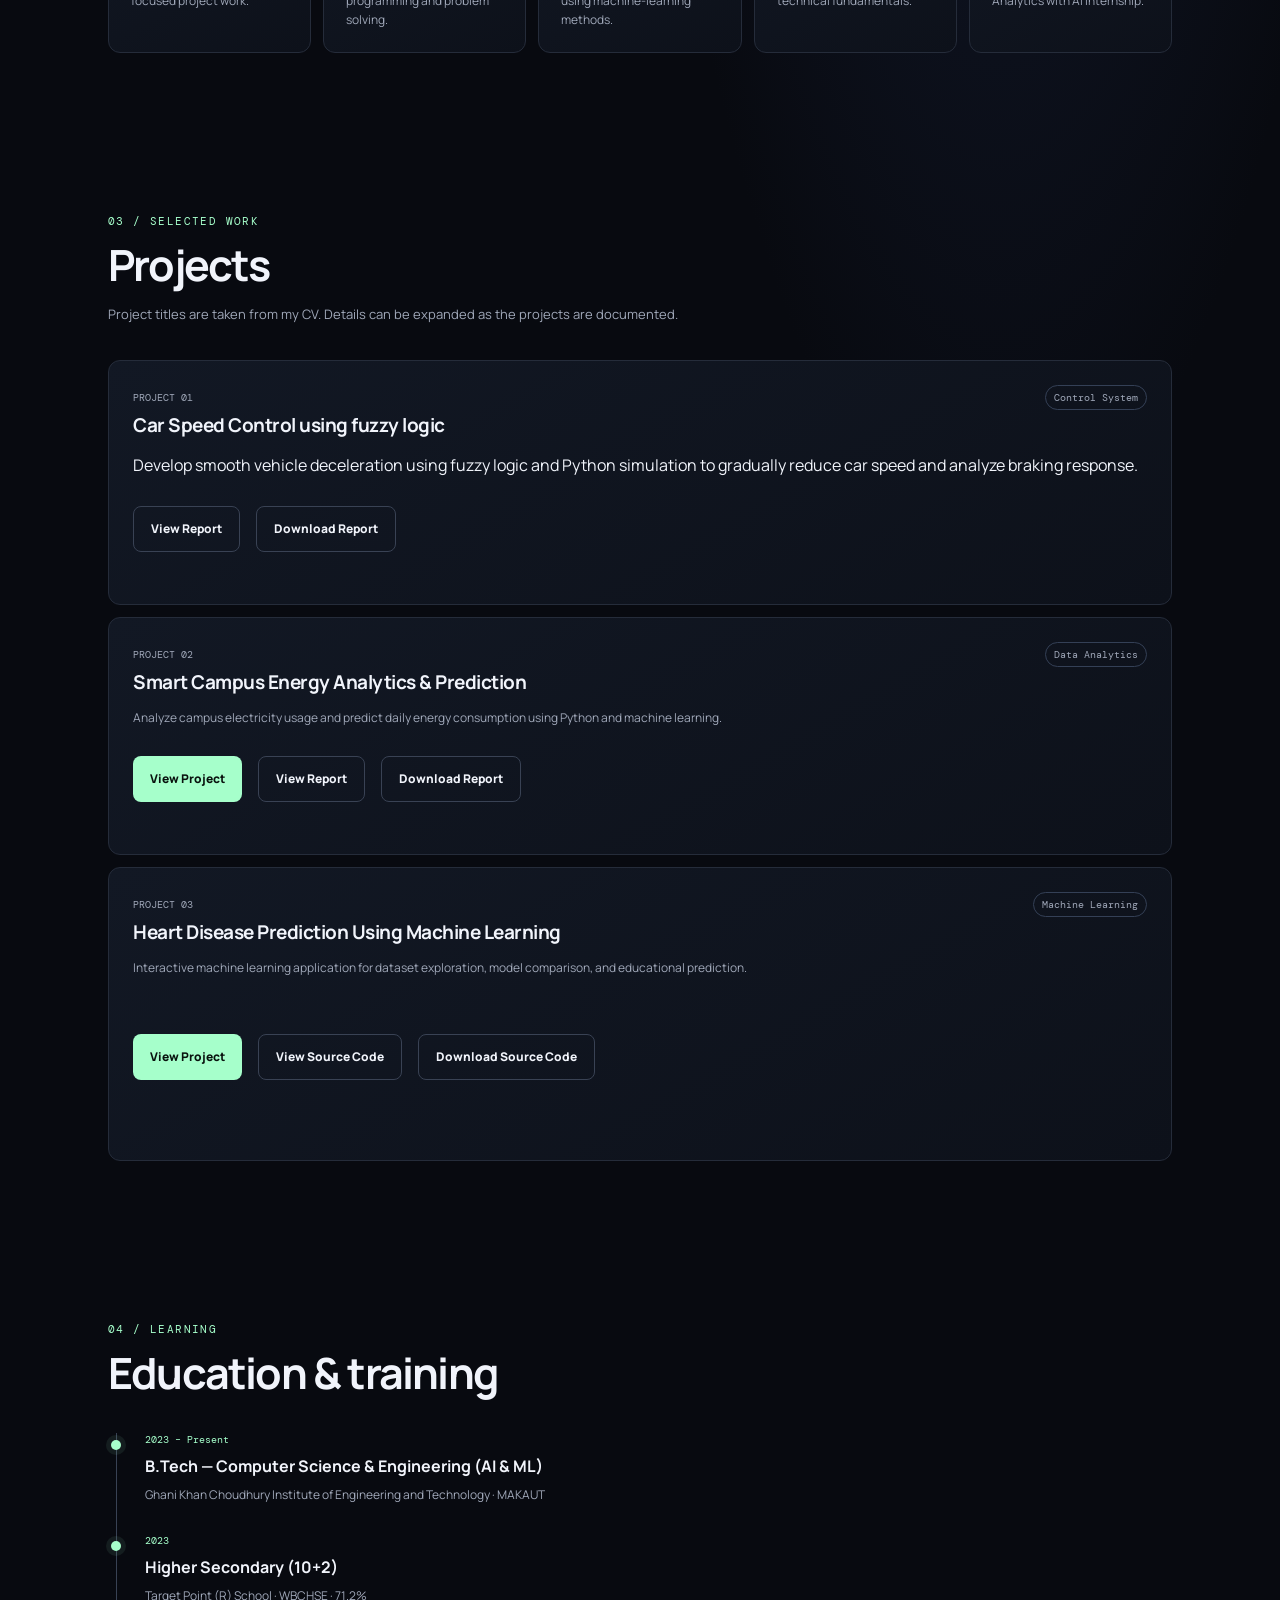
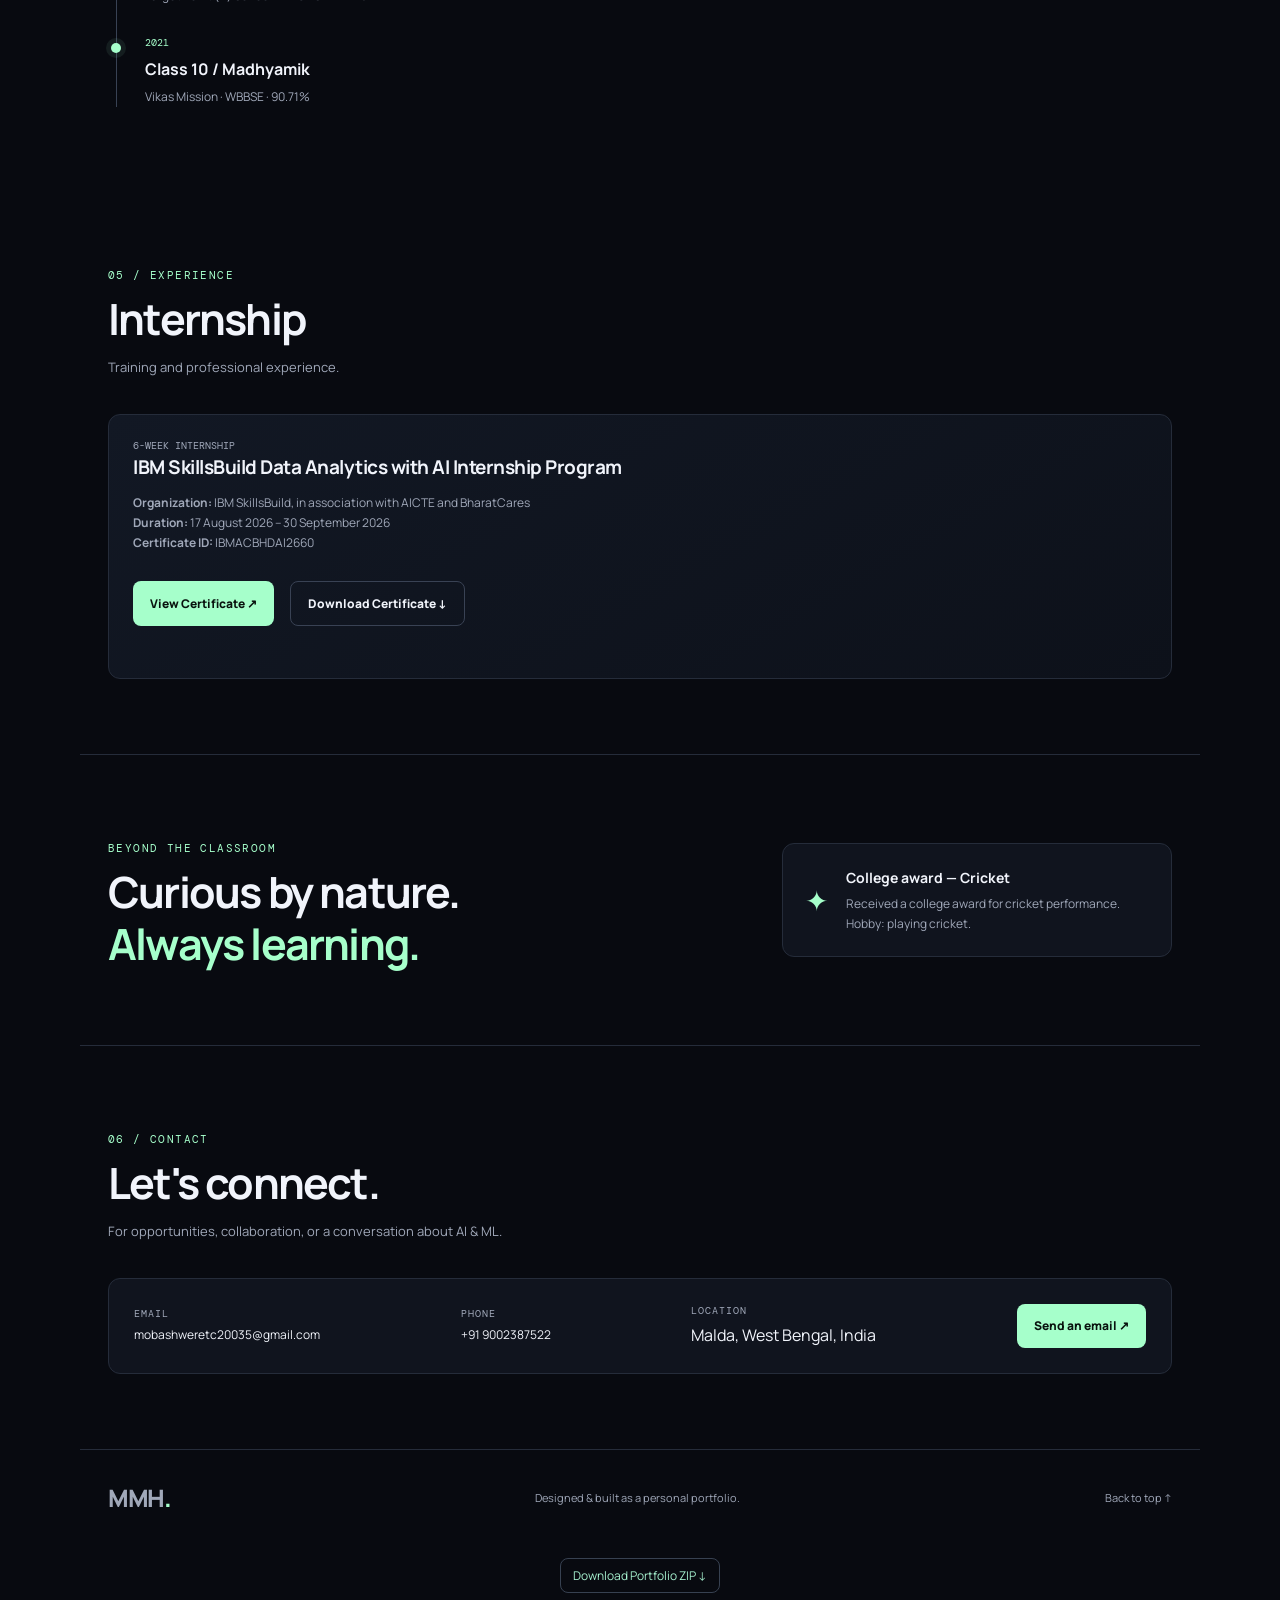
==== commit 6639507f: "Update index.html" ====
--- a/index.html
+++ b/index.html
@@ -68,54 +68,22 @@
       <div class="project-grid">
 </div>
         <article class="project-card">
-  <div class="project-meta">
-    <span>PROJECT 02</span>
-    <span>Control System</span>
+  <div class="project-top">
+    <span class="project-number">PROJECT 01</span>
+    <span class="project-badge">Control System</span>
   </div>
+  <h3>Car Speed Control using fuzzy logic</h3>
+ </p> Develop smooth vehicle deceleration using fuzzy logic and Python simulation to gradually reduce car speed and analyze braking response.</p>
+<div class="hero-actions">
+<a class="button secondary" href="car-speed-control-project/Fuzzy_Logic_Car_Speed_Control.pdf" target="_blank" rel="noopener">View Report</a>
 
-  <div class="project-visual car-speed-visual">
-    <div class="road">
-      <span class="speed-arrow">↗</span>
-    </div>
-  </div>
+<a class="button secondary" href="car-speed-control-project/Fuzzy_Logic_Car_Speed_Control.pdf" download>Download Report</a>
 
-  <h3>Car Speed Control</h3>
-
-  <p>
-    A project listed in my CV. Further
-    implementation details and components can be
-    added here as the project documentation is
-    finalised.
-  </p>
-
-  <div class="project-tags">
-    <span>Programming</span>
-    <span>Vehicle control</span>
-  </div>
-
-  <div class="project-buttons">
-    <a
-      href="car-speed-control-project/Fuzzy_Logic_Car_Speed_Control.pdf"
-      target="_blank"
-      class="btn"
-    >
-      View PDF
-    </a>
-
-    <a
-      href="car-speed-control-project/Fuzzy_Logic_Car_Speed_Control.pdf"
-      download
-      class="btn"
-    >
-      Download PDF ↓
-    </a>
   </div>
           </article>
         <div style="height: 12px;"></div>
         
   </div>
-      
-        </article>
      <article class="project-card">
   <div class="project-top">
     <span class="project-number">PROJECT 02</span>
--- a/style.css
+++ b/style.css
@@ -19,3 +19,20 @@
   display: inline-block !important;
   line-height: 1 !important;
 }
+/* Fix dashed line crossing hero buttons */
+.hero-actions {
+  position: relative;
+  z-index: 10;
+  display: flex;
+  flex-wrap: wrap;
+  gap: 16px;
+}
+
+.hero-actions .btn {
+  position: relative;
+  z-index: 11;
+}
+
+.hero::after {
+  display: none !important;
+}
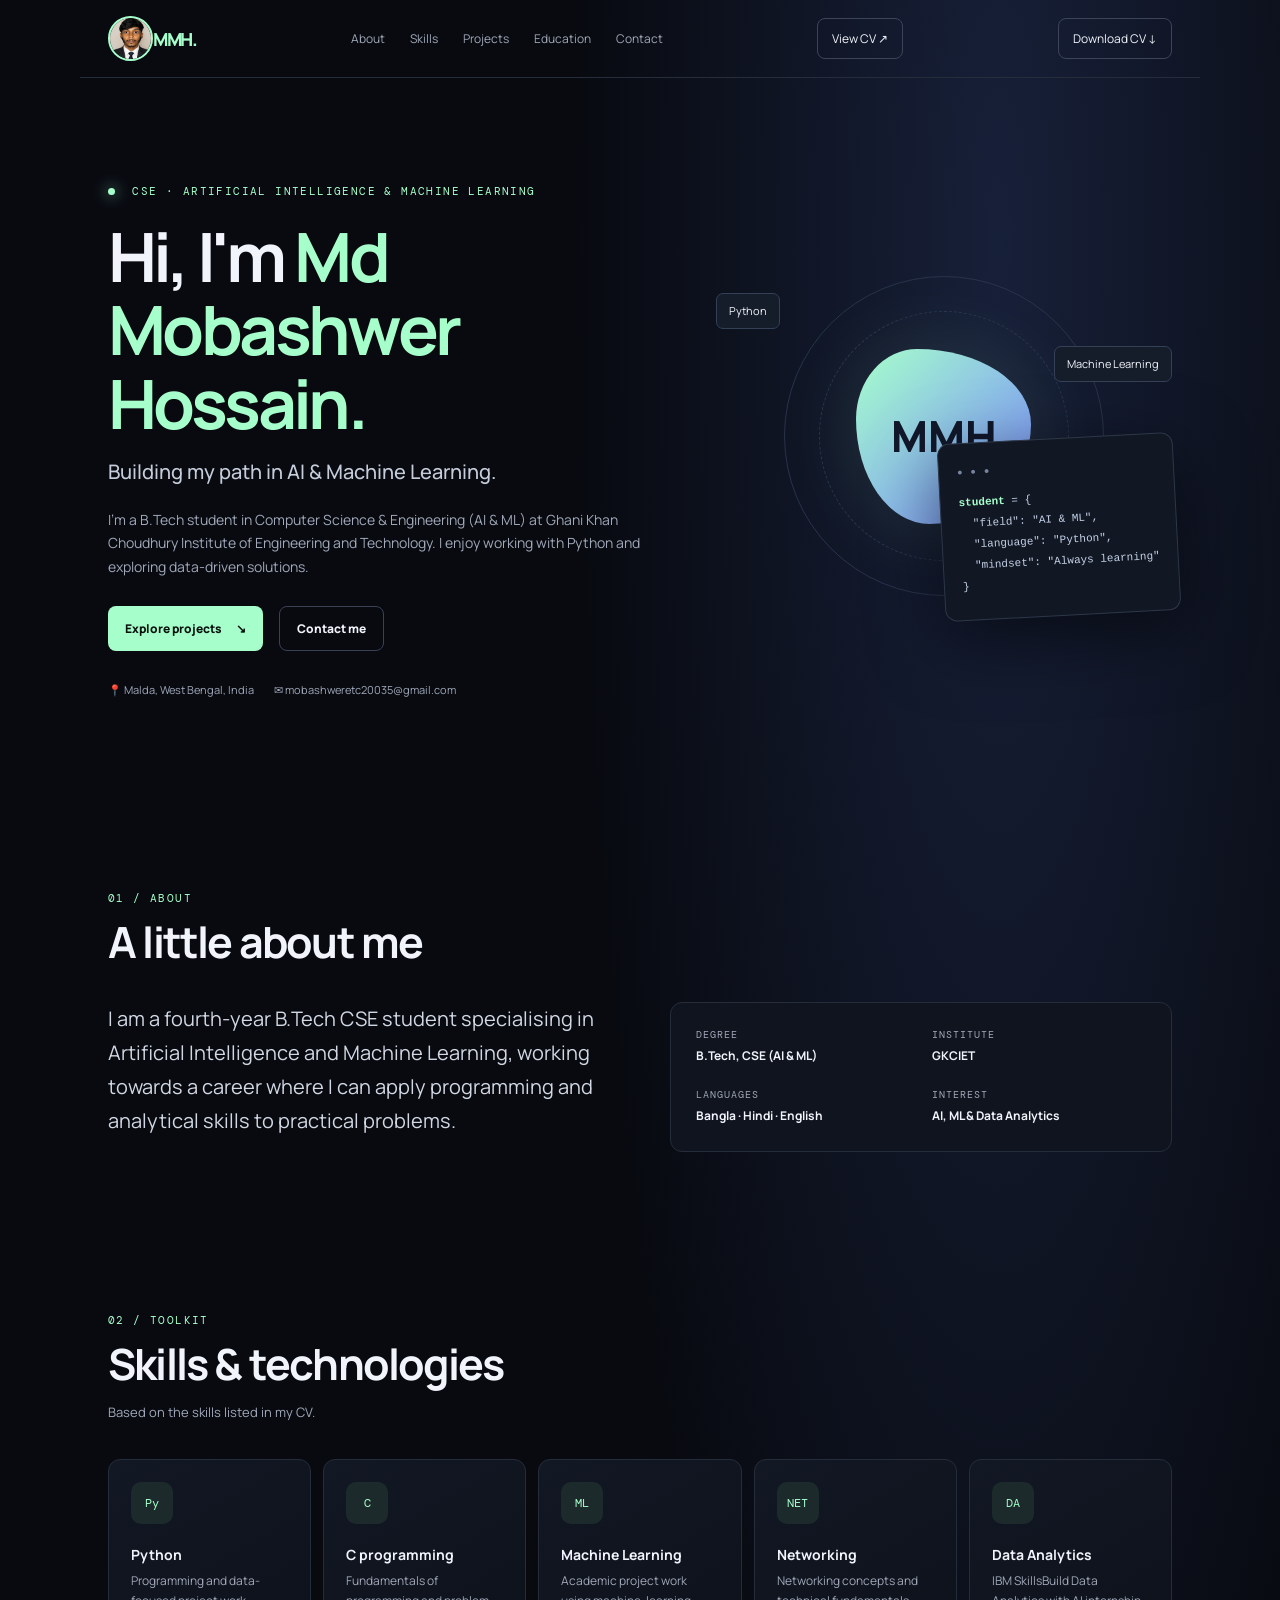
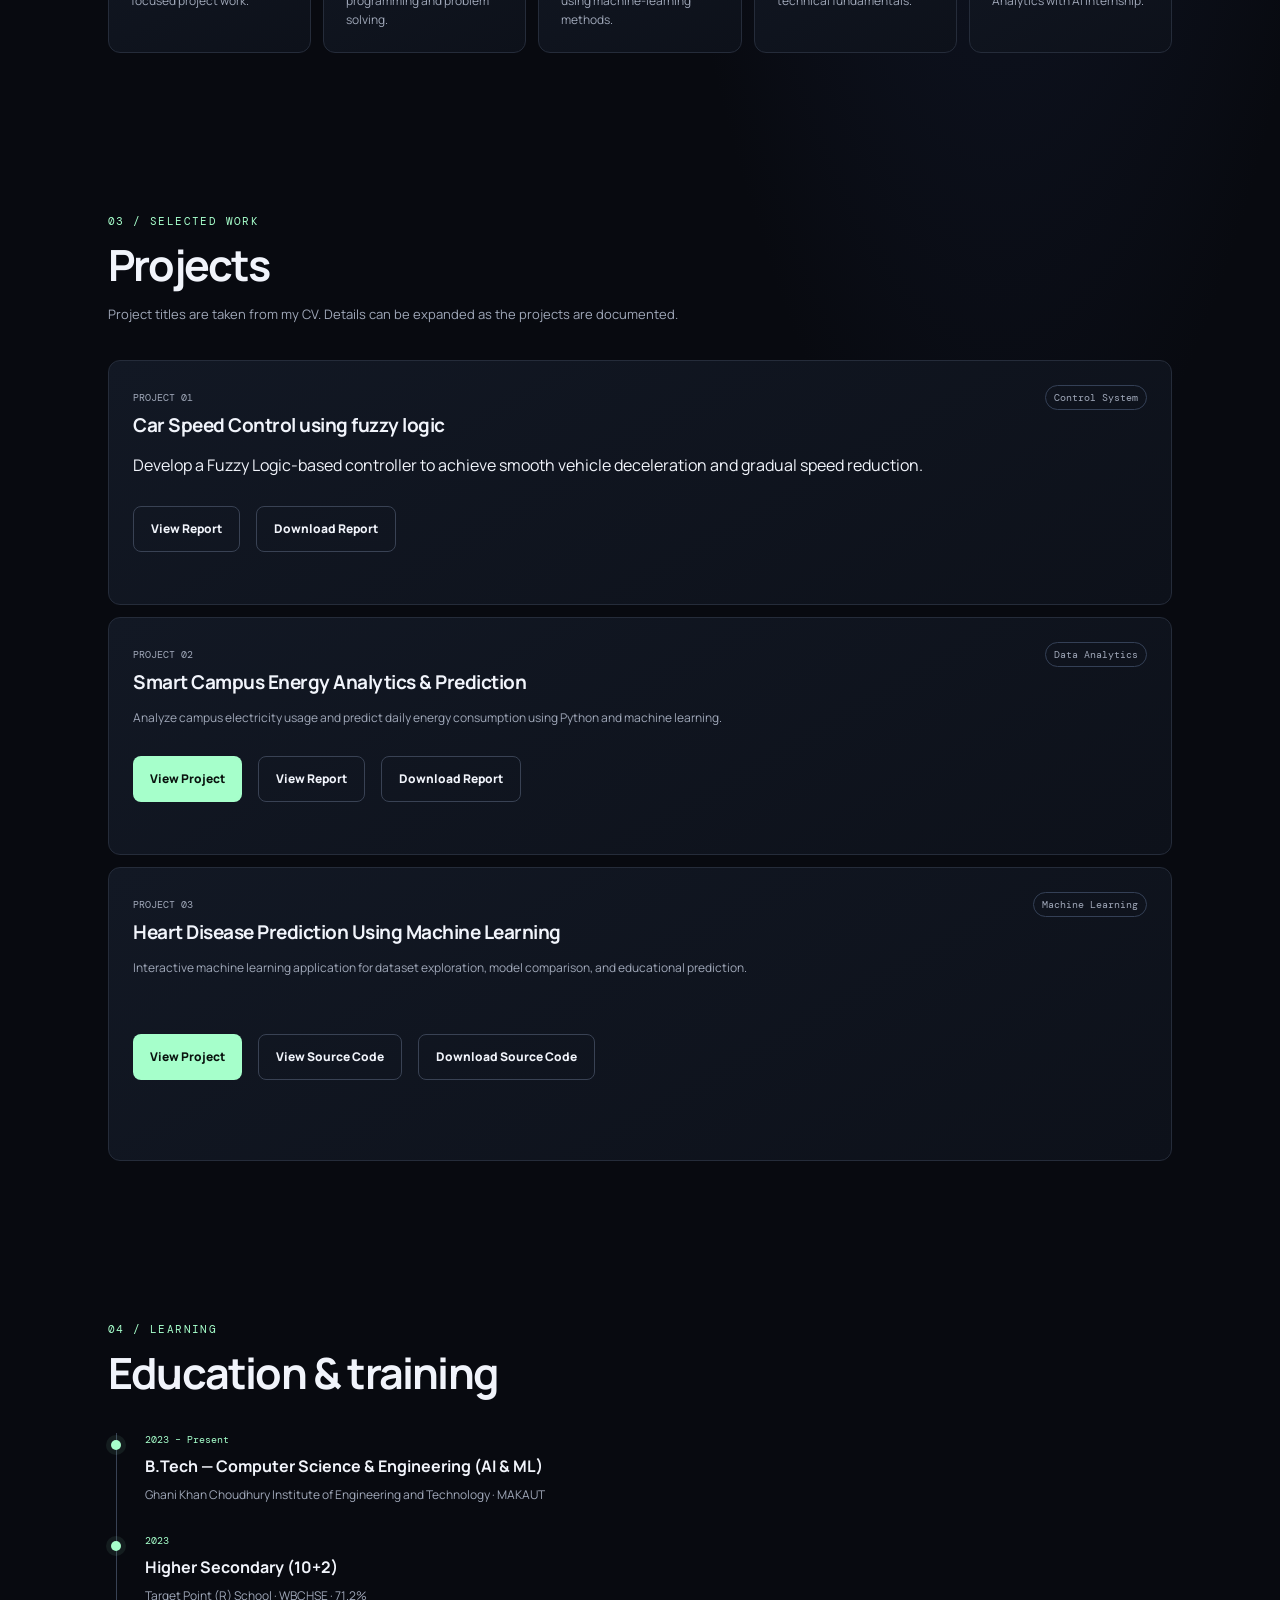
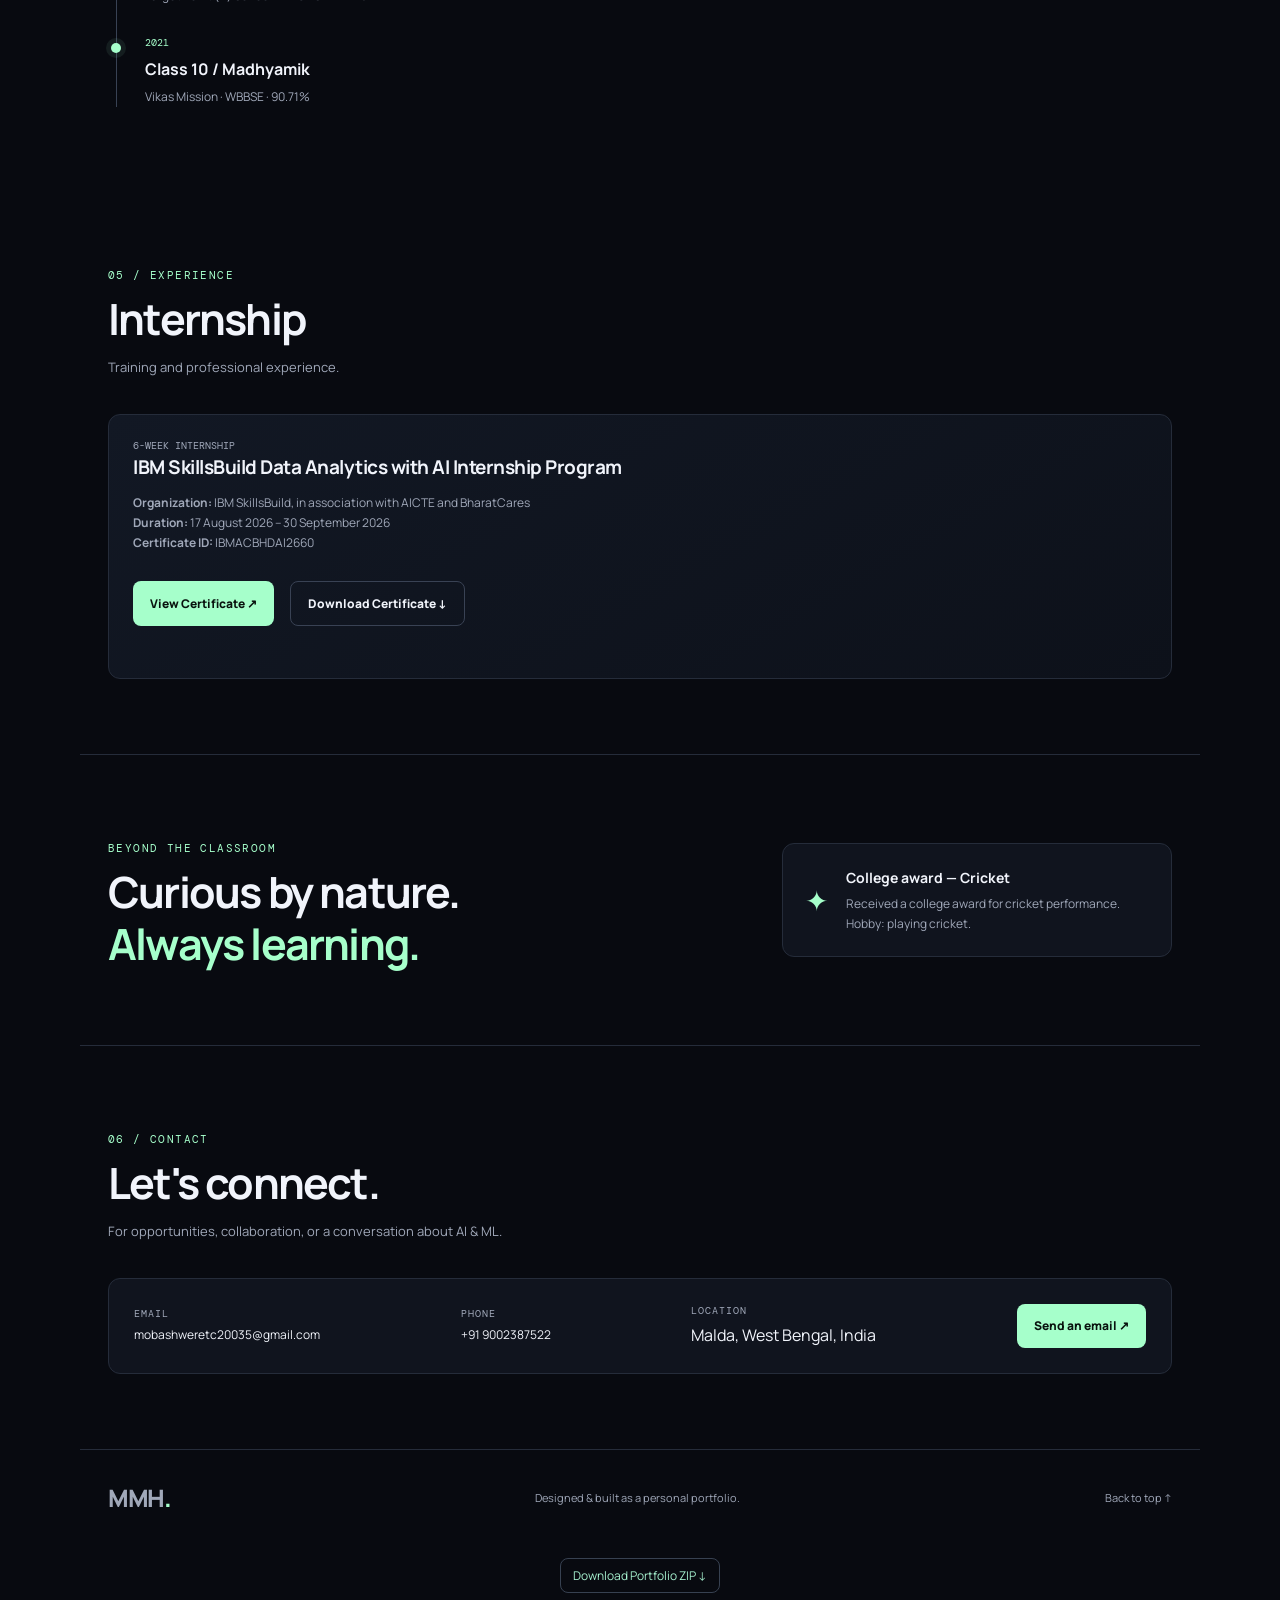
==== commit 8322dbf2: "Update index.html" ====
--- a/index.html
+++ b/index.html
@@ -73,8 +73,10 @@
     <span class="project-badge">Control System</span>
   </div>
   <h3>Car Speed Control using fuzzy logic</h3>
- </p> Develop smooth vehicle deceleration using fuzzy logic and Python simulation to gradually reduce car speed and analyze braking response.</p>
-<div class="hero-actions">
+  </p>Develop a Fuzzy Logic-based controller to achieve smooth vehicle deceleration and gradual speed reduction.</p>
+  <div class="hero-actions">
+
+  
 <a class="button secondary" href="car-speed-control-project/Fuzzy_Logic_Car_Speed_Control.pdf" target="_blank" rel="noopener">View Report</a>
 
 <a class="button secondary" href="car-speed-control-project/Fuzzy_Logic_Car_Speed_Control.pdf" download>Download Report</a>
@@ -118,21 +120,15 @@
 
 <div class="hero-actions">
   <a class="button primary"
-     href="https://mdmobashwer-portfolio-7gtfse5k2z9ckjbvqbgyhs.streamlit.app/"
-     target="_blank" rel="noopener">
+     href="https://mdmobashwer-portfolio-7gtfse5k2z9ckjbvqbgyhs.streamlit.app/" target="_blank" rel="noopener">
     View Project
   </a>
 
   <a class="button secondary"
-     href="https://github.com/Mobashwer7047/mdmobashwer-portfolio/tree/main/heart-disease-project"
-     target="_blank" rel="noopener">
+     href="https://github.com/Mobashwer7047/mdmobashwer-portfolio/tree/main/heart-disease-project" target="_blank" rel="noopener">
     View Source Code
   </a>
-
-  
-<a class="button secondary"
-   href="heart-disease-project/heart_disease_source_code.pdf"
-   download>Download Source Code</a>
+ <a class="button secondary" href="heart-disease-project/heart_disease_source_code.pdf" download>Download Source Code</a>
   </div>
     
     
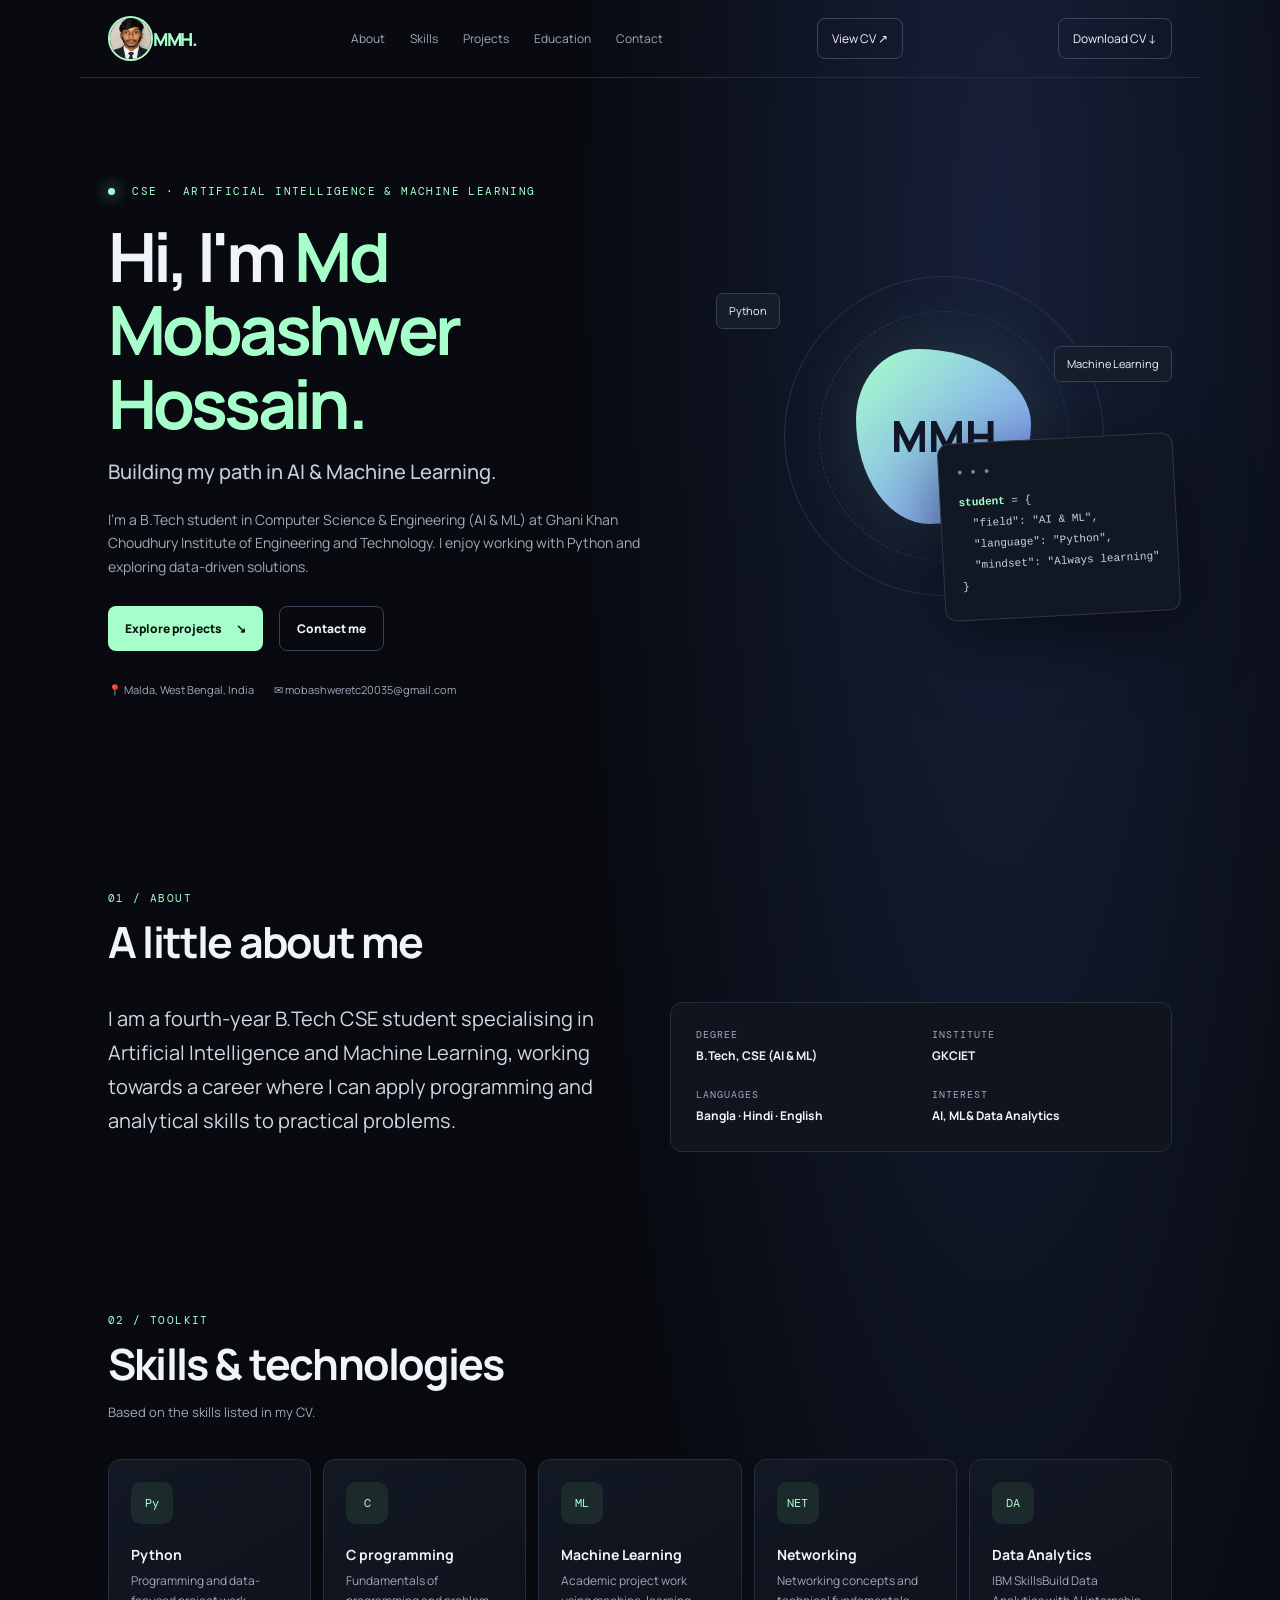
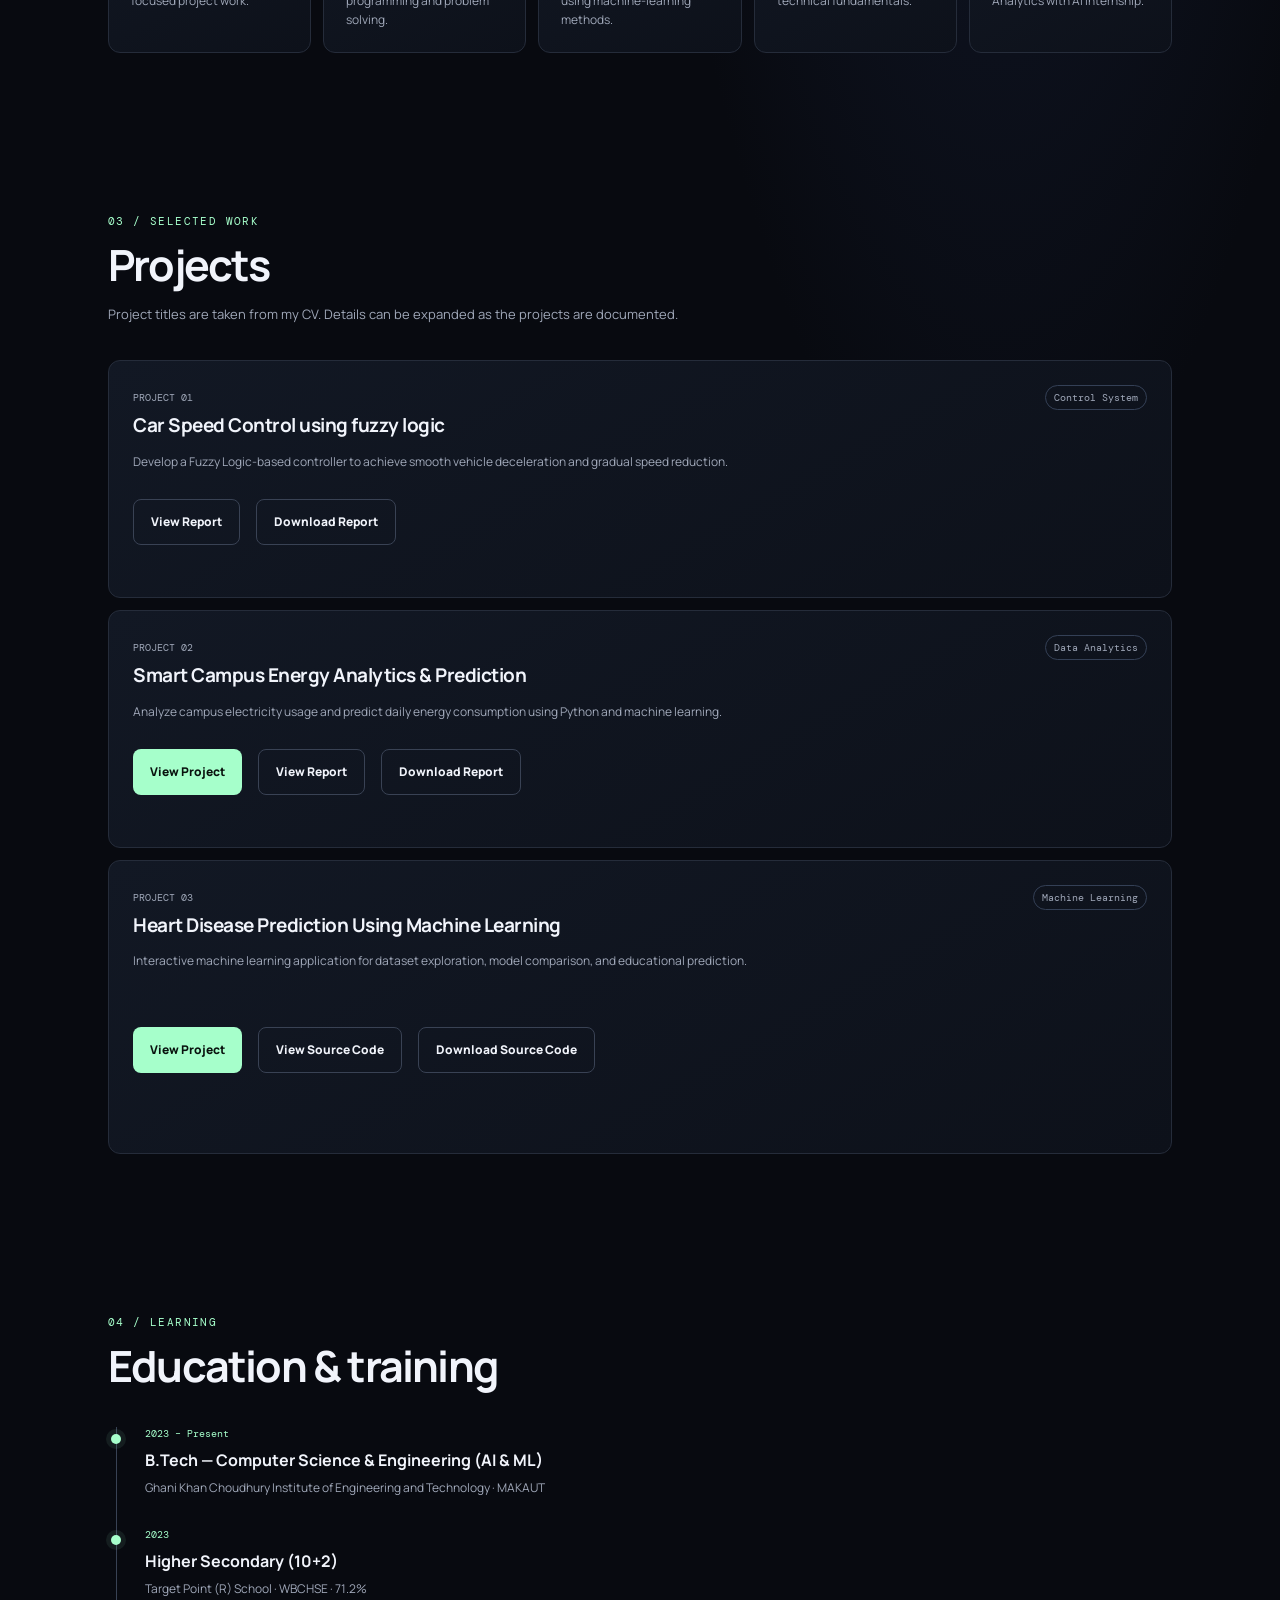
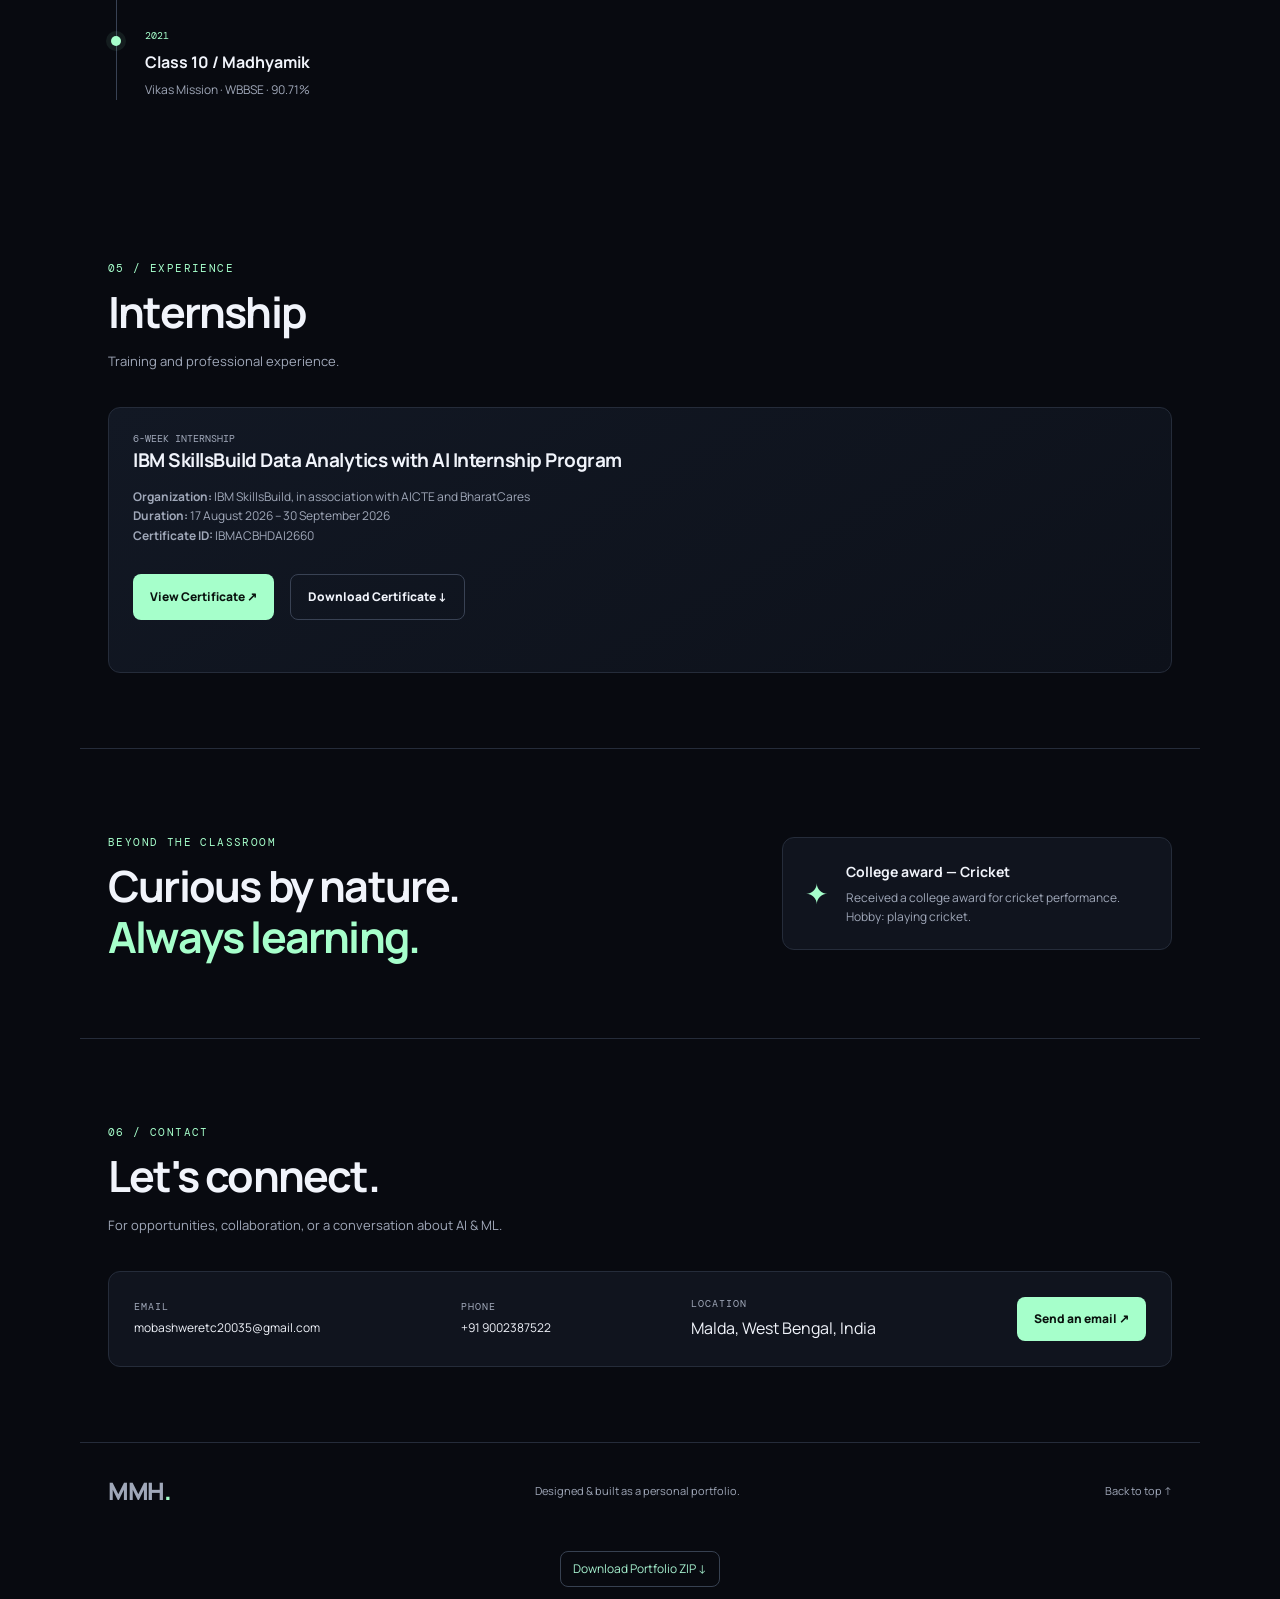
==== commit 3b386249: "Update index.html" ====
--- a/index.html
+++ b/index.html
@@ -73,7 +73,7 @@
     <span class="project-badge">Control System</span>
   </div>
   <h3>Car Speed Control using fuzzy logic</h3>
-  </p>Develop a Fuzzy Logic-based controller to achieve smooth vehicle deceleration and gradual speed reduction.</p>
+  <p>Develop a Fuzzy Logic-based controller to achieve smooth vehicle deceleration and gradual speed reduction.</p>
   <div class="hero-actions">
 
   
